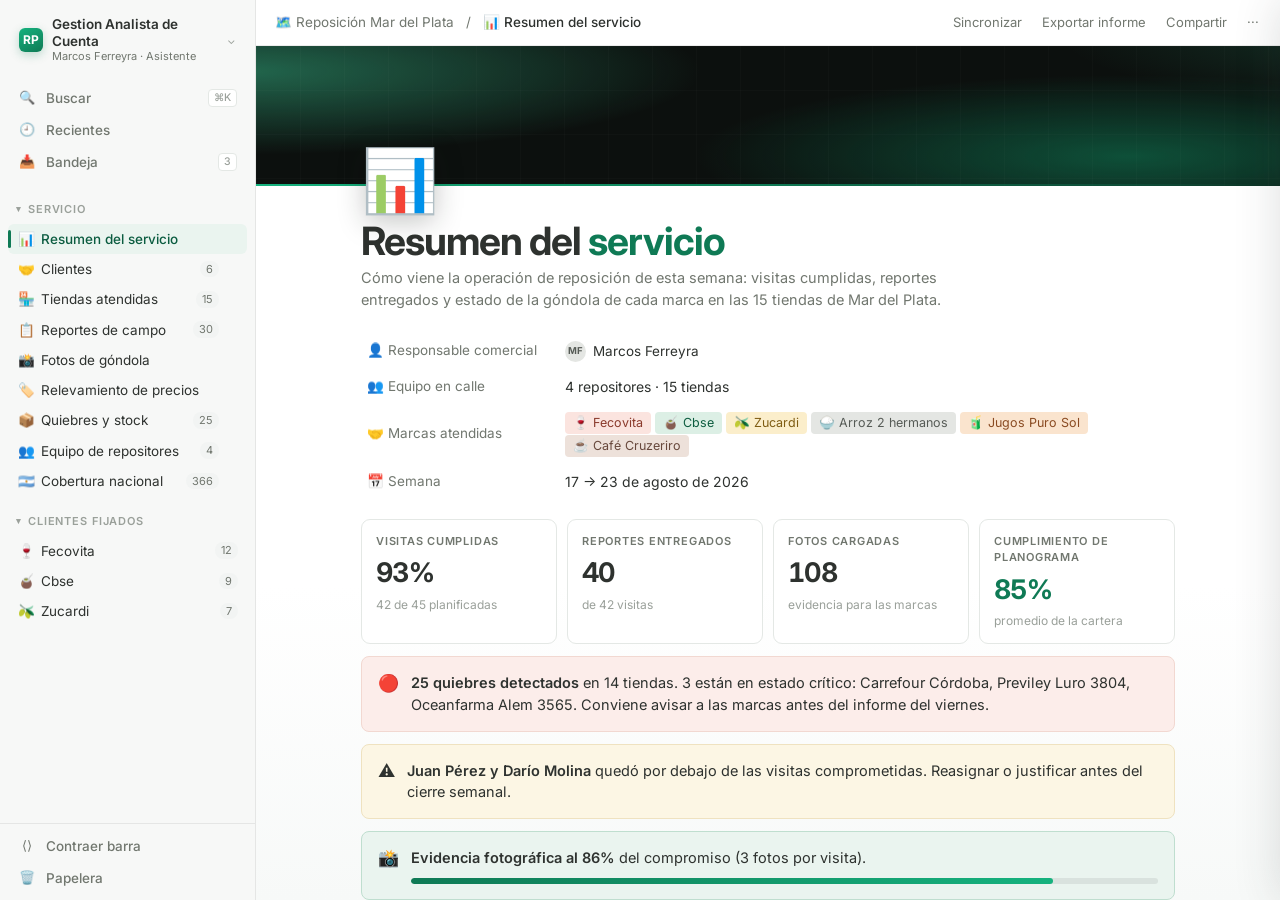
==== index.html @ 7565ac3f "Preparar deploy estatico en Vercel - Renombra la vista del analista a index.html - Agrega vercel.jso" ====
<!DOCTYPE html>
<html lang="es-AR">
<head>
<meta charset="utf-8">
<meta name="viewport" content="width=device-width, initial-scale=1">
<meta name="color-scheme" content="light">
<title>Servicio de reposición — Mar del Plata</title>
<link rel="preconnect" href="https://fonts.googleapis.com">
<link rel="preconnect" href="https://fonts.gstatic.com" crossorigin>
<link href="https://fonts.googleapis.com/css2?family=Inter:wght@400;500;600;700&display=swap" rel="stylesheet">
<style>
:root{
  --bg:#FFFFFF; --side:#F7F8F7; --wash:#F7F9F8; --surface-2:#F2F4F3;
  --text:#2E322F; --muted:#71776F; --light:#9AA09A;
  --line:rgba(46,50,47,.09); --border:#E4E8E5;
  --hover:rgba(15,122,85,.06); --hover-2:rgba(46,50,47,.055);
  --brand:#0F7A55; --brand-600:#12946A; --brand-bright:#16B27E;
  --brand-tint:#EAF4EF; --brand-line:#BFDECF;
  --c-red:#FBE4DF;--c-red-t:#8A3A2C; --c-orange:#FAE4CE;--c-orange-t:#8A4B22;
  --c-yellow:#FBEECB;--c-yellow-t:#7E5C12; --c-green:#DCEFE5;--c-green-t:#0C5C3F;
  --c-blue:#D6E6EE;--c-blue-t:#22546B; --c-purple:#E7DFEE;--c-purple-t:#503A63;
  --c-brown:#EDE1DA;--c-brown-t:#67483C; --c-gray:#E4E6E3;--c-gray-t:#565B56;
  --t-red:#B8503F; --t-green:#0F7A55;
  --font:'Inter',ui-sans-serif,-apple-system,"Segoe UI",Helvetica,Arial,sans-serif;
  --ease:cubic-bezier(.2,.7,.3,1);
}
*{box-sizing:border-box}
html,body{margin:0;padding:0;height:100%}
body{font-family:var(--font);color:var(--text);background:var(--bg);font-size:14px;line-height:1.5;-webkit-font-smoothing:antialiased}
button{font:inherit;color:inherit;background:none;border:none;padding:0;cursor:pointer;text-align:left}
input{font:inherit}
:focus-visible{outline:2px solid var(--brand-600);outline-offset:1px;border-radius:4px}
::selection{background:rgba(22,178,126,.22)}
::-webkit-scrollbar{width:10px;height:10px}
::-webkit-scrollbar-thumb{background:rgba(46,50,47,.18);border-radius:8px;border:3px solid transparent;background-clip:content-box}
::-webkit-scrollbar-thumb:hover{background:rgba(46,50,47,.3);background-clip:content-box}
.app{display:flex;height:100vh;overflow:hidden}

/* ===== SIDEBAR ===== */
.sidebar{width:256px;flex:0 0 256px;background:var(--side);border-right:1px solid var(--line);
  display:flex;flex-direction:column;overflow:hidden;transition:width .24s var(--ease),flex-basis .24s var(--ease)}
.sidebar.slim{width:60px;flex-basis:60px}
.sidebar.slim .hide-slim{display:none}
.sidebar.slim .tnode,.sidebar.slim .sitem{justify-content:center;padding-left:0;padding-right:0}
.sbody{flex:1;overflow-y:auto;padding-bottom:8px}
.ws{display:flex;align-items:center;gap:9px;padding:10px 11px;margin:6px 8px 2px;border-radius:6px;width:calc(100% - 16px);transition:background .15s}
.ws:hover{background:var(--hover-2)}
.ws .av{width:24px;height:24px;border-radius:6px;flex:0 0 24px;display:flex;align-items:center;justify-content:center;
  font-size:12px;font-weight:700;color:#fff;background:linear-gradient(150deg,var(--brand-bright),var(--brand));
  box-shadow:0 3px 10px rgba(15,122,85,.25)}
.ws .nm{font-size:13.5px;font-weight:600;line-height:1.25;min-width:0;overflow:hidden}
.ws .nm small{display:block;font-size:11px;font-weight:400;color:var(--muted);white-space:nowrap;text-overflow:ellipsis;overflow:hidden}
.ws .cv{margin-left:auto;color:var(--light);font-size:11px}
.snav{padding:6px 8px}
.sitem{display:flex;align-items:center;gap:10px;width:100%;padding:6px 10px;border-radius:6px;
  font-size:13.5px;color:var(--muted);font-weight:500;transition:background .14s,color .14s,transform .14s var(--ease)}
.sitem:hover{background:var(--hover);color:var(--brand);transform:translateX(2px)}
.sitem .ic{width:18px;text-align:center;font-size:13px;flex:0 0 18px}
.sitem .kbd{margin-left:auto;font-size:10.5px;color:var(--light);border:1px solid var(--border);border-radius:4px;padding:0 5px;background:#fff}
.gsec{display:flex;align-items:center;width:100%;padding:15px 16px 5px;font-size:11px;font-weight:600;
  color:var(--light);letter-spacing:.08em;text-transform:uppercase}
.gsec .cv{margin-right:6px;font-size:9px;transition:transform .18s var(--ease);display:inline-block}
.gsec.closed .cv{transform:rotate(-90deg)}
.gsec .plus{margin-left:auto;opacity:0;font-size:13px;transition:opacity .14s}
.gsec:hover .plus{opacity:.7}
.group{overflow:hidden;transition:height .22s var(--ease)}
.tree{padding:0 8px}
.tnode{display:flex;align-items:center;gap:6px;width:100%;padding:5px 9px;border-radius:6px;
  font-size:13.5px;color:var(--text);position:relative;transition:background .14s,color .14s}
.tnode:hover{background:var(--hover-2)}
.tnode.on{background:var(--brand-tint);color:#0B5C40;font-weight:500}
.tnode.on::before{content:"";position:absolute;left:0;top:6px;bottom:6px;width:2.5px;border-radius:2px;background:var(--brand)}
.tnode .ti{width:18px;text-align:center;flex:0 0 18px}
.tnode .tt{overflow:hidden;text-overflow:ellipsis;white-space:nowrap;flex:1}
.tnode .bdg{font-size:11px;color:var(--muted);background:var(--surface-2);border-radius:8px;padding:0 6px}
.tnode.on .bdg{background:#fff;color:var(--brand)}
.tnode .plus{color:var(--light);opacity:0;font-size:13px;transition:opacity .14s}
.tnode:hover .plus{opacity:1}
.sfoot{border-top:1px solid var(--line);padding:6px 8px}

/* ===== MAIN ===== */
.main{flex:1;display:flex;flex-direction:column;min-width:0;overflow:hidden}
.topbar{height:46px;display:flex;align-items:center;gap:6px;padding:0 12px;flex:0 0 46px;
  border-bottom:1px solid var(--line);background:rgba(255,255,255,.86);backdrop-filter:blur(10px);z-index:5}
.crumb{display:flex;align-items:center;gap:5px;font-size:13.5px;color:var(--muted);min-width:0}
.crumb b{font-weight:500;color:var(--text)}
.crumb .cb{padding:3px 7px;border-radius:5px;white-space:nowrap;transition:background .14s}
.crumb .cb:hover{background:var(--hover)}
.tools{margin-left:auto;display:flex;align-items:center;gap:2px;color:var(--muted);font-size:13px}
.tbtn{padding:5px 9px;border-radius:5px;transition:background .14s,color .14s}
.tbtn:hover{background:var(--hover);color:var(--brand)}
.scroll{overflow-y:auto;flex:1;background:linear-gradient(180deg,#fff 0 60vh,var(--wash) 100%)}
.page{max-width:930px;margin:0 auto;padding:0 58px 120px}
.cover{height:140px;position:relative;overflow:hidden;background:#0C100E}
.cover .g{position:absolute;inset:-30%;animation:drift 24s ease-in-out infinite alternate;
  background:radial-gradient(45% 60% at 18% 30%,rgba(63,220,163,.42),transparent 62%),
             radial-gradient(40% 55% at 72% 68%,rgba(15,122,85,.6),transparent 66%),
             radial-gradient(35% 50% at 92% 12%,rgba(63,220,163,.2),transparent 70%)}
@keyframes drift{0%{transform:translate3d(0,0,0) scale(1)}100%{transform:translate3d(-4%,3%,0) scale(1.1)}}
.cover .grid{position:absolute;inset:0;opacity:.3;background-size:44px 44px;
  background-image:linear-gradient(rgba(255,255,255,.06) 1px,transparent 1px),linear-gradient(90deg,rgba(255,255,255,.06) 1px,transparent 1px)}
.cover .edge{position:absolute;left:0;right:0;bottom:0;height:2px;background:linear-gradient(90deg,var(--brand-bright),var(--brand),transparent)}
.picon{font-size:62px;line-height:1;margin-top:-42px;display:inline-block;position:relative;
  filter:drop-shadow(0 6px 14px rgba(12,16,14,.24));animation:pop .5s var(--ease) both}
@keyframes pop{0%{transform:scale(.7) translateY(10px);opacity:0}100%{transform:none;opacity:1}}
h1.title{font-size:39px;font-weight:700;letter-spacing:-.025em;margin:8px 0 4px;line-height:1.14}
h1.title .accent{color:var(--brand)}
.lead{color:var(--muted);font-size:14.5px;margin:0 0 20px;max-width:66ch}
h2.h{font-size:22px;font-weight:600;letter-spacing:-.015em;margin:28px 0 6px;display:flex;align-items:center;gap:9px}
h2.h::before{content:"";width:3px;height:16px;border-radius:2px;background:var(--brand)}
h3.h3{font-size:17px;font-weight:600;margin:22px 0 4px}
.p{margin:2px 0;font-size:14.5px}
hr.div{border:none;border-top:1px solid var(--line);margin:24px 0}
.fadein{animation:fadeUp .32s var(--ease) both}
@keyframes fadeUp{from{opacity:0;transform:translateY(8px)}to{opacity:1;transform:none}}
.stagger > *{animation:fadeUp .34s var(--ease) both}

.props{margin:0 0 20px}
.prow{display:flex;gap:6px;padding:3px 0;font-size:14px}
.pkey{width:190px;flex:0 0 190px;display:flex;align-items:center;gap:7px;color:var(--muted);padding:4px 6px;border-radius:5px;font-size:13.5px}
.pkey:hover{background:var(--hover-2)}
.pval{padding:4px 8px;border-radius:5px;flex:1;min-width:0}
.pval:hover{background:var(--hover)}
.callout{display:flex;gap:12px;background:var(--wash);border:1px solid var(--border);border-radius:8px;
  padding:15px 16px;margin:12px 0;font-size:14.5px;transition:border-color .18s,box-shadow .18s,transform .18s var(--ease)}
.callout:hover{border-color:var(--brand-line);box-shadow:0 3px 14px rgba(46,50,47,.05);transform:translateY(-1px)}
.callout .ce{font-size:17px;flex:0 0 auto;line-height:1.35}
.callout.brand{background:var(--brand-tint);border-color:var(--brand-line)}
.callout.warn{background:#FCF6E4;border-color:#EFE2C0}
.callout.red{background:#FCEDEA;border-color:#F2D8D1}
.callout b{font-weight:600}
.meter{display:block;margin-top:9px;height:6px;border-radius:6px;background:rgba(46,50,47,.09);overflow:hidden}
.meter i{display:block;height:100%;width:0;border-radius:6px;background:linear-gradient(90deg,var(--brand),var(--brand-bright));transition:width 1.1s var(--ease)}
.count{font-variant-numeric:tabular-nums}

.pill{display:inline-flex;align-items:center;gap:5px;border-radius:4px;padding:2px 8px;font-size:12.5px;
  line-height:18px;white-space:nowrap;background:var(--c-gray);color:var(--c-gray-t)}
.pill.red{background:var(--c-red);color:var(--c-red-t)}
.pill.orange{background:var(--c-orange);color:var(--c-orange-t)}
.pill.yellow{background:var(--c-yellow);color:var(--c-yellow-t)}
.pill.green{background:var(--c-green);color:var(--c-green-t)}
.pill.blue{background:var(--c-blue);color:var(--c-blue-t)}
.pill.purple{background:var(--c-purple);color:var(--c-purple-t)}
.pill.brown{background:var(--c-brown);color:var(--c-brown-t)}
.pill.brand{background:var(--brand-tint);color:var(--brand);box-shadow:inset 0 0 0 1px var(--brand-line)}
.pill.ghost{background:transparent;color:var(--muted);box-shadow:inset 0 0 0 1px var(--border)}
.person{display:inline-flex;align-items:center;gap:7px;font-size:13.5px}
.person .av{width:21px;height:21px;border-radius:50%;font-size:9.5px;font-weight:700;display:flex;
  align-items:center;justify-content:center;background:var(--c-gray);color:var(--c-gray-t)}
.person .av.g{background:var(--brand-tint);color:var(--brand);box-shadow:inset 0 0 0 1px var(--brand-line)}

.dbhead{display:flex;align-items:center;gap:16px;border-bottom:1px solid var(--line);margin-top:10px;position:relative}
.vtab{padding:8px 3px 9px;font-size:14px;color:var(--muted);font-weight:500;transition:color .16s}
.vtab:hover{color:var(--text)}
.vtab[aria-selected="true"]{color:var(--brand)}
.vind{position:absolute;bottom:-1px;height:2px;background:var(--brand);border-radius:2px;transition:left .28s var(--ease),width .28s var(--ease)}
.dbtools{margin-left:auto;display:flex;align-items:center;gap:3px;color:var(--muted);font-size:13px}
.dbtools .new{background:var(--brand);color:#fff;border-radius:6px;padding:5px 12px;font-size:13.5px;font-weight:500;
  transition:background .16s,transform .16s var(--ease),box-shadow .16s}
.dbtools .new:hover{background:var(--brand-600);transform:translateY(-1px);box-shadow:0 4px 12px rgba(15,122,85,.24)}
table{width:100%;border-collapse:collapse}
thead th{font-size:12.5px;color:var(--muted);font-weight:400;text-align:left;padding:8px;
  border-bottom:1px solid var(--line);border-right:1px solid var(--line);white-space:nowrap}
thead th:last-child{border-right:none}
thead th .ph{color:var(--light);font-size:11px;margin-right:5px}
tbody td{padding:8px;border-bottom:1px solid var(--line);border-right:1px solid var(--line);font-size:14px;vertical-align:middle}
tbody td:last-child{border-right:none}
tbody tr.clickable{cursor:pointer;transition:background .14s}
tbody tr.clickable:hover{background:var(--hover)}
tbody tr.clickable td:first-child{position:relative}
tbody tr.clickable td:first-child::before{content:"";position:absolute;left:0;top:0;bottom:0;width:2px;background:var(--brand);
  transform:scaleY(0);transition:transform .18s var(--ease)}
tbody tr.clickable:hover td:first-child::before{transform:scaleY(1)}
td.tt .row-title{display:flex;align-items:center;gap:8px}
td.tt .open{margin-left:auto;opacity:0;font-size:11px;color:var(--brand);border:1px solid var(--brand-line);
  border-radius:5px;padding:1px 8px;background:var(--brand-tint);transform:translateX(4px);transition:opacity .16s,transform .16s var(--ease)}
tbody tr:hover td.tt .open{opacity:1;transform:none}
.num{font-variant-numeric:tabular-nums}
.neg{color:var(--t-red)}.pos{color:var(--t-green)}
.addrow{padding:8px;color:var(--muted);font-size:14px;border-bottom:1px solid var(--line);width:100%;transition:background .14s,color .14s}
.addrow:hover{background:var(--hover);color:var(--brand)}
.dbfoot{padding:9px 8px;font-size:11.5px;color:var(--light);letter-spacing:.04em;text-transform:uppercase}

.board{display:grid;grid-template-columns:repeat(3,1fr);gap:12px;padding:16px 0 6px}
.bcolwrap{background:var(--wash);border:1px solid var(--border);border-radius:9px;padding:11px}
.bcol h4{margin:0 0 9px;font-size:14px;font-weight:600;display:flex;align-items:center;gap:8px}
.bcol h4 .cnt{color:var(--light);font-weight:400;font-size:13px}
.bcard{background:#fff;border:1px solid var(--border);border-radius:7px;padding:10px 11px;margin-bottom:8px;width:100%;
  box-shadow:0 1px 2px rgba(46,50,47,.04);transition:transform .18s var(--ease),box-shadow .18s,border-color .18s}
.bcard:hover{transform:translateY(-2px);box-shadow:0 6px 18px rgba(46,50,47,.09);border-color:var(--brand-line)}
.bcard .t{font-size:14px;font-weight:500;margin-bottom:7px;display:flex;gap:7px;line-height:1.3}
.bcard .m{font-size:12.5px;color:var(--muted);margin-top:7px}
.gal{display:grid;grid-template-columns:repeat(3,1fr);gap:14px;padding:16px 0 6px}
.gcard{border:1px solid var(--border);border-radius:9px;overflow:hidden;background:#fff;width:100%;
  box-shadow:0 1px 2px rgba(46,50,47,.04);transition:transform .2s var(--ease),box-shadow .2s,border-color .2s}
.gcard:hover{transform:translateY(-3px);box-shadow:0 10px 26px rgba(46,50,47,.1);border-color:var(--brand-line)}
.gcard .cv{background:var(--surface-2);display:block;overflow:hidden;position:relative}
.gcard .cv img{display:block;width:100%;height:132px;object-fit:cover;transition:transform .35s var(--ease)}
.gcard:hover .cv img{transform:scale(1.04)}
.gcard svg{display:block;width:100%;height:auto;transition:transform .35s var(--ease)}
.gcard:hover svg{transform:scale(1.03)}
.gcard .b{padding:10px 11px}
.gcard .b .t{font-size:14px;font-weight:500;margin-bottom:6px;line-height:1.3;display:block}
.gcard .b .m{font-size:12.5px;color:var(--muted);margin-top:6px;display:block}
.tagreal{position:absolute;left:8px;top:8px;background:rgba(12,16,14,.78);color:#fff;font-size:10px;
  padding:2px 7px;border-radius:4px;backdrop-filter:blur(4px)}
.pg rect.b{transform-box:fill-box;transform-origin:bottom;animation:grow .5s var(--ease) both}
@keyframes grow{from{transform:scaleY(0)}to{transform:scaleY(1)}}
.pg rect.hole{animation:breathe 2.6s ease-in-out infinite}
@keyframes breathe{0%,100%{opacity:.55}50%{opacity:1}}

.rep{display:flex;gap:12px;padding:12px 8px;border-bottom:1px solid var(--line);border-radius:6px;transition:background .14s}
.rep:hover{background:var(--hover)}
.rep .av{width:27px;height:27px;border-radius:50%;background:var(--brand-tint);color:var(--brand);font-size:10.5px;
  font-weight:700;display:flex;align-items:center;justify-content:center;flex:0 0 27px;margin-top:1px;box-shadow:inset 0 0 0 1px var(--brand-line)}
.rep .h{display:flex;align-items:center;gap:8px;flex-wrap:wrap;margin-bottom:2px}
.rep .h .who{font-size:13.5px;font-weight:600}
.rep .h .when{font-size:12px;color:var(--light)}
.rep p{margin:2px 0 0;font-size:14px}
.rep .st{font-size:13px;color:var(--muted);margin-top:5px}
.rep .st a{color:var(--brand);text-decoration:none;border-bottom:1px solid var(--brand-line);cursor:pointer}

.heat{width:100%;border-collapse:separate;border-spacing:2px}
.heat th{font-size:11px;color:var(--muted);font-weight:500;padding:4px;text-align:center;border:none}
.heat th.l{text-align:left;font-size:12.5px;color:var(--text);width:190px}
.heat td{padding:0;border:none}
.heat .cell{height:30px;border-radius:4px;display:flex;align-items:center;justify-content:center;
  font-size:11.5px;font-weight:600;color:#fff;transition:transform .14s var(--ease)}
.heat .cell:hover{transform:scale(1.09)}
.heat .cell.na{background:var(--surface-2);color:var(--light);font-weight:400}

.prov{display:grid;grid-template-columns:170px 1fr 54px 60px;gap:10px;align-items:center;padding:5px 0;font-size:13.5px}
.prov .bn{overflow:hidden;text-overflow:ellipsis;white-space:nowrap}
.prov .bt{height:9px;background:var(--surface-2);border-radius:3px;overflow:hidden}
.prov .bf{height:100%;width:0;border-radius:3px;background:var(--brand);transition:width .9s var(--ease)}
.prov .bf.mine{background:linear-gradient(90deg,var(--brand),var(--brand-bright))}
.prov .bv{text-align:right;font-variant-numeric:tabular-nums;font-weight:600}
.prov .bs{text-align:right;font-size:12px;color:var(--light)}
.prov.zero .bv{color:var(--light);font-weight:400}
.regh{display:flex;align-items:center;gap:9px;margin:20px 0 6px;font-size:12px;font-weight:600;
  letter-spacing:.07em;text-transform:uppercase;color:var(--light)}
.regh .n{margin-left:auto;letter-spacing:0;text-transform:none;font-weight:400;color:var(--muted)}
.kpis{display:grid;grid-template-columns:repeat(4,1fr);gap:10px;margin:14px 0 4px}
.kpi{background:#fff;border:1px solid var(--border);border-radius:9px;padding:13px 14px;transition:border-color .18s,box-shadow .18s}
.kpi:hover{border-color:var(--brand-line);box-shadow:0 4px 14px rgba(46,50,47,.06)}
.kpi .k{font-size:11px;letter-spacing:.07em;text-transform:uppercase;color:var(--muted);font-weight:600}
.kpi .v{font-size:27px;font-weight:700;letter-spacing:-.02em;margin-top:4px;font-variant-numeric:tabular-nums}
.kpi .m{font-size:12px;color:var(--light);margin-top:2px}

.ccard{display:flex;gap:13px;align-items:flex-start;background:#fff;border:1px solid var(--border);border-radius:10px;
  padding:14px;margin-bottom:9px;width:100%;transition:transform .18s var(--ease),box-shadow .18s,border-color .18s}
.ccard:hover{transform:translateY(-2px);box-shadow:0 7px 20px rgba(46,50,47,.08);border-color:var(--brand-line)}
.ccard .em{width:42px;height:42px;border-radius:12px;flex:0 0 42px;display:flex;align-items:center;justify-content:center;
  font-size:20px;background:var(--surface-2)}
.ccard .t{font-size:15.5px;font-weight:600}
.ccard .m{font-size:12.5px;color:var(--muted);margin-top:2px}
.ccard .r{margin-left:auto;text-align:right;flex:0 0 auto}
.ccard .r .big{font-size:21px;font-weight:700;font-variant-numeric:tabular-nums}
.ccard .r .lbl{font-size:11px;color:var(--light);letter-spacing:.05em;text-transform:uppercase}

.cfg{border:1px dashed var(--border);border-radius:10px;padding:16px;background:#fff;margin:14px 0}
.cfg .row{display:flex;gap:8px;flex-wrap:wrap;align-items:center;margin-top:10px}
.inp{border:1px solid var(--border);border-radius:7px;padding:8px 11px;font-size:13.5px;background:#fff;min-width:220px;flex:1}
.inp:focus{outline:none;border-color:var(--brand);box-shadow:0 0 0 3px rgba(15,122,85,.1)}
.btnb{background:var(--brand);color:#fff;border-radius:7px;padding:8px 14px;font-size:13.5px;font-weight:500;transition:background .16s,transform .16s var(--ease)}
.btnb:hover{background:var(--brand-600)} .btnb:active{transform:scale(.98)}
.btng{background:#fff;color:var(--text);border-radius:7px;padding:8px 14px;font-size:13.5px;box-shadow:inset 0 0 0 1px var(--border);transition:background .16s}
.btng:hover{background:var(--wash)}
code{font-family:ui-monospace,Menlo,Consolas,monospace;font-size:12.5px;background:var(--surface-2);padding:1.5px 6px;border-radius:4px;color:#4A5750}
.slots{display:grid;grid-template-columns:1fr 1fr 1fr;gap:10px;margin-top:10px}
.slot{border:1px solid var(--border);border-radius:9px;overflow:hidden;background:#fff;width:100%;text-align:left;
  transition:border-color .18s,box-shadow .18s,transform .18s var(--ease)}
.slot:hover{border-color:var(--brand-line);box-shadow:0 5px 16px rgba(46,50,47,.08);transform:translateY(-2px)}
.slot .im{height:112px;background:var(--surface-2);display:flex;align-items:center;justify-content:center;position:relative;overflow:hidden}
.slot .im img{width:100%;height:100%;object-fit:cover;display:block}
.slot .ph{color:var(--light);font-size:11.5px;text-align:center;padding:0 12px;line-height:1.5}
.slot .ph b{display:block;font-size:20px;color:var(--brand);margin-bottom:4px}
.slot .cap{padding:8px 10px;font-size:12px;color:var(--muted);border-top:1px solid var(--line)}
.slot .cap b{display:block;color:var(--text);font-size:12.5px;font-weight:500;margin-bottom:2px}

.lb{position:fixed;inset:0;background:rgba(12,16,14,.9);z-index:80;display:flex;align-items:center;justify-content:center;
  opacity:0;pointer-events:none;transition:opacity .22s;padding:32px}
.lb.on{opacity:1;pointer-events:auto}
.lb img{max-width:100%;max-height:100%;border-radius:8px;box-shadow:0 20px 60px rgba(0,0,0,.5)}
.lb .cl{position:absolute;top:18px;right:22px;color:#fff;font-size:22px;padding:8px}
.scrim{position:fixed;inset:0;background:rgba(12,16,14,.32);backdrop-filter:blur(2px);opacity:0;pointer-events:none;transition:opacity .2s;z-index:40}
.scrim.on{opacity:1;pointer-events:auto}
.peek{position:fixed;top:0;right:0;height:100%;width:min(700px,95vw);background:#fff;z-index:50;
  box-shadow:-1px 0 0 var(--border),-14px 0 44px rgba(46,50,47,.16);
  transform:translateX(102%);transition:transform .26s var(--ease);display:flex;flex-direction:column}
.peek.on{transform:none}
.peek .pk-top{height:46px;display:flex;align-items:center;gap:4px;padding:0 12px;flex:0 0 46px;border-bottom:1px solid var(--line);color:var(--muted);font-size:13px}
.peek .pk-body{overflow-y:auto;padding:24px 44px 90px}
.peek .pk-body > *{animation:fadeUp .34s var(--ease) both}
.peek h1{font-size:29px;font-weight:700;margin:8px 0 14px;letter-spacing:-.02em}
.peek .picon{font-size:42px;margin-top:0;filter:none}
.pal{position:fixed;inset:0;z-index:70;display:flex;align-items:flex-start;justify-content:center;padding-top:14vh;
  background:rgba(12,16,14,.3);backdrop-filter:blur(3px);opacity:0;pointer-events:none;transition:opacity .18s}
.pal.on{opacity:1;pointer-events:auto}
.palbox{width:min(560px,92vw);background:#fff;border-radius:12px;box-shadow:0 24px 60px rgba(46,50,47,.28);
  overflow:hidden;transform:translateY(-8px) scale(.985);transition:transform .2s var(--ease)}
.pal.on .palbox{transform:none}
.palbox input{width:100%;border:none;outline:none;padding:16px 18px;font-size:15.5px;border-bottom:1px solid var(--line)}
.palist{max-height:min(56vh,420px);overflow-y:auto;padding:6px}
.palrow{display:flex;align-items:center;gap:10px;padding:9px 12px;border-radius:7px;width:100%;font-size:14px}
.palrow.sel{background:var(--brand-tint)}
.palrow .i{width:20px;text-align:center}
.palrow .m{margin-left:auto;font-size:11.5px;color:var(--light)}
.palfoot{padding:8px 14px;border-top:1px solid var(--line);font-size:11.5px;color:var(--light);display:flex;gap:14px}
.toast{position:fixed;left:22px;bottom:22px;z-index:90;display:flex;align-items:center;gap:9px;background:#222824;
  color:#fff;padding:11px 15px;border-radius:9px;font-size:13.5px;box-shadow:0 12px 32px rgba(0,0,0,.24);
  opacity:0;transform:translateY(12px);pointer-events:none;transition:opacity .22s,transform .22s var(--ease)}
.toast.on{opacity:1;transform:none}
.toast .d{width:7px;height:7px;border-radius:50%;background:var(--brand-bright)}
.menu{display:none}
@media (max-width:1080px){
  .page{padding:0 30px 100px}.peek .pk-body{padding:22px 24px 70px}
  .gal,.board,.kpis{grid-template-columns:repeat(2,1fr)}.slots{grid-template-columns:1fr}
}
@media (max-width:820px){
  .sidebar{position:fixed;left:0;top:0;bottom:0;z-index:60;transform:translateX(-102%);transition:transform .24s var(--ease);box-shadow:14px 0 40px rgba(46,50,47,.2)}
  .sidebar.open{transform:none}.menu{display:block}
  .page{padding:0 16px 80px}h1.title{font-size:28px}
  .gal,.board,.kpis{grid-template-columns:1fr}.pkey{width:140px;flex-basis:140px}
  th.opt,td.opt{display:none}
}
@media (prefers-reduced-motion:reduce){*{animation:none!important;transition:none!important}}
</style>
</head>
<body>
<div class="app">
  <nav class="sidebar" id="sidebar">
    <div class="sbody">
      <button class="ws"><span class="av">RP</span>
        <span class="nm hide-slim">Gestion Analista de Cuenta<small>Marcos Ferreyra · Asistente</small></span>
        <span class="cv hide-slim">⌄</span></button>
      <div class="snav">
        <button class="sitem" id="btnPal"><span class="ic">🔍</span><span class="hide-slim">Buscar</span><span class="kbd hide-slim">⌘K</span></button>
        <button class="sitem" data-toast="Se abriría el historial"><span class="ic">🕘</span><span class="hide-slim">Recientes</span></button>
        <button class="sitem" data-toast="3 avisos nuevos"><span class="ic">📥</span><span class="hide-slim">Bandeja</span><span class="kbd hide-slim">3</span></button>
      </div>
      <button class="gsec" data-group="g1"><span class="cv">▾</span><span class="hide-slim">Servicio</span><span class="plus hide-slim">＋</span></button>
      <div class="group" id="g1"><div class="tree" id="nav1"></div></div>
      <button class="gsec" data-group="g2"><span class="cv">▾</span><span class="hide-slim">Clientes fijados</span><span class="plus hide-slim">＋</span></button>
      <div class="group" id="g2"><div class="tree" id="favs"></div></div>
    </div>
    <div class="sfoot">
      <button class="sitem" id="btnSlim"><span class="ic">⟨⟩</span><span class="hide-slim">Contraer barra</span></button>
      <button class="sitem" data-toast="Papelera vacía"><span class="ic">🗑️</span><span class="hide-slim">Papelera</span></button>
    </div>
  </nav>

  <div class="main">
    <div class="topbar">
      <button class="tbtn menu" id="menuBtn">☰</button>
      <div class="crumb"><button class="cb">🗺️ Reposición Mar del Plata</button><span>/</span><button class="cb"><b id="crumbNow"></b></button></div>
      <div class="tools">
        <button class="tbtn" id="tSync">Sincronizar</button>
        <button class="tbtn" data-toast="Se generaría el PDF del informe">Exportar informe</button>
        <button class="tbtn" data-toast="Enlace copiado">Compartir</button>
        <button class="tbtn" data-toast="Más opciones">···</button>
      </div>
    </div>
    <div class="scroll" id="scroll">
      <div class="cover"><span class="g"></span><span class="grid"></span><span class="edge"></span></div>
      <div class="page" id="page"></div>
    </div>
  </div>
</div>

<div class="scrim" id="scrim"></div>
<aside class="peek" id="peek" aria-hidden="true">
  <div class="pk-top"><button class="tbtn" id="peekClose">✕</button>
    <button class="tbtn" data-toast="Se abriría como página completa">↗ Abrir como página</button>
    <div style="margin-left:auto;display:flex;gap:2px"><button class="tbtn" data-toast="Enlace copiado">Compartir</button><button class="tbtn">💬</button><button class="tbtn">···</button></div>
  </div>
  <div class="pk-body" id="peekBody"></div>
</aside>
<div class="pal" id="pal"><div class="palbox">
  <input id="palInput" placeholder="Buscar páginas, clientes, tiendas o acciones…" autocomplete="off">
  <div class="palist" id="palist"></div>
  <div class="palfoot"><span>↑↓ moverse</span><span>↵ abrir</span><span>esc cerrar</span></div>
</div></div>
<div class="lb" id="lb"><button class="cl" id="lbClose">✕</button><img id="lbImg" alt=""></div>
<div class="toast" id="toast"><span class="d"></span><span id="toastTxt"></span></div>
<input type="file" id="filePick" accept="image/*" multiple hidden>

<script>
/* ==================== DATOS ==================== */
const CLIENTES = [
  {n:'Fecovita',        e:'🍷', cat:'Bodega',       col:'red',    plan:'Full',      cols:['#8E4557','#B06B7C','#6B2F3E'],
   skus:[{c:'TR-M1',n:'Malbec 1 L',sug:5200},{c:'TR-C1',n:'Cabernet 1 L',sug:5400},{c:'TR-T1',n:'Tetra 1 L',sug:3900}]},
  {n:'Cbse',     e:'🧉', cat:'Yerba mate',   col:'green',  plan:'Full',      cols:['#2F7F63','#5FA98A','#1F6B50'],
   skus:[{c:'AM-05',n:'Amanda 500 g',sug:4300},{c:'AM-10',n:'Amanda 1 kg',sug:7800},{c:'AM-DE',n:'Despalada 1 kg',sug:8600}]},
  {n:'Zucardi',    e:'🫒', cat:'Almacén',      col:'yellow', plan:'Estándar',  cols:['#CBAE6B','#A98F4E','#8C7638'],
   skus:[{c:'NT-G9',n:'Girasol 900 ml',sug:3600},{c:'NT-M15',n:'Mezcla 1,5 L',sug:6100},{c:'NT-O5',n:'Oliva 500 ml',sug:14200}]},
  {n:'Arroz 2 hermanos',      e:'🍚', cat:'Almacén',      col:'gray',   plan:'Estándar',  cols:['#8A9A92','#B0BDB6','#6E7C75'],
   skus:[{c:'GL-O1',n:'Oro 1 kg',sug:3100},{c:'GL-I1',n:'Integral 1 kg',sug:3400},{c:'GL-P5',n:'Parboil 500 g',sug:1900}]},
  {n:'Jugos Puro Sol',     e:'🧃', cat:'Bebidas',      col:'orange', plan:'Básico',    cols:['#D08770','#B5705B','#9A5B47'],
   skus:[{c:'BG-N1',n:'Naranja 1 L',sug:2400},{c:'BG-M1',n:'Manzana 1 L',sug:2400},{c:'BG-MF',n:'Multifruta 200 ml',sug:900}]},
  {n:'Café Cruzeriro ', e:'☕', cat:'Desayuno',     col:'brown',  plan:'Estándar',  cols:['#7A5642','#9E7259','#5C3F30'],
   skus:[{c:'LV-M2',n:'Molido 250 g',sug:6900},{c:'LV-I1',n:'Instantáneo 170 g',sug:9400},{c:'LV-CP',n:'Cápsulas x10',sug:7200}]},
];
const STORES = [
  {n:'Carrefour Catamarca',      cad:'Carrefour', col:'blue',   z:'Centro',          f:'Supermercado', ic:'🛒'},
  {n:'Carrefour Córdoba',        cad:'Carrefour', col:'blue',   z:'Centro',          f:'Supermercado', ic:'🛒'},
  {n:'Vea Luro',                 cad:'Vea',       col:'yellow', z:'Centro',          f:'Supermercado', ic:'🛒'},
  {n:'Vea Edison',               cad:'Vea',       col:'yellow', z:'Puerto',          f:'Supermercado', ic:'🛒'},
  {n:'Disco San Luis',           cad:'Disco',     col:'red',    z:'Centro',          f:'Supermercado', ic:'🛒'},
  {n:'Disco Rawson',             cad:'Disco',     col:'red',    z:'Plaza Mitre',     f:'Supermercado', ic:'🛒'},
  {n:'Disco J. B. Justo',        cad:'Disco',     col:'red',    z:'San Juan',        f:'Supermercado', ic:'🛒'},
  {n:'Riadigos Rivadavia 3050',  cad:'Riadigos',  col:'green',  z:'Rivadavia 3050',  f:'Autoservicio', ic:'🛒'},
  {n:'Riadigos Alvarado 1',      cad:'Riadigos',  col:'green',  z:'Alvarado 1',      f:'Autoservicio', ic:'🛒'},
  {n:'Previley Luro 3804',       cad:'Previley',  col:'purple', z:'Luro 3804',       f:'Farmacia',     ic:'💊'},
  {n:'Previley San Martín 5521', cad:'Previley',  col:'purple', z:'San Martín 5521', f:'Farmacia',     ic:'💊'},
  {n:'Pharmagap Rivadavia 3201', cad:'Farmacias', col:'brown',  z:'Rivadavia 3201',  f:'Farmacia',     ic:'💊'},
  {n:'Pharmadiet Güemes y San.', cad:'Farmacias', col:'brown',  z:'Güemes y San.',   f:'Farmacia',     ic:'💊'},
  {n:'Oceanfarma Alem 3565',     cad:'Farmacias', col:'brown',  z:'Alem 3565',       f:'Farmacia',     ic:'💊'},
  {n:'López Peña 2535',          cad:'Farmacias', col:'brown',  z:'López Peña 2535', f:'Farmacia',     ic:'💊'},
];
const EQUIPO = [
  {n:'Juan Pérez',      ini:'JP', zona:'Centro y Puerto',       tiendas:6, plan:18, hechas:17, rep:16, fotos:44},
  {n:'Silvina Acuña',   ini:'SA', zona:'Güemes y Los Troncos',  tiendas:4, plan:12, hechas:12, rep:12, fotos:31},
  {n:'Darío Molina',    ini:'DM', zona:'Sur y Peralta Ramos',   tiendas:3, plan:9,  hechas:7,  rep:6,  fotos:15},
  {n:'Noelia Ferrari',  ini:'NF', zona:'Zona norte',            tiendas:2, plan:6,  hechas:6,  rep:6,  fotos:18},
];
function hash(s){let h=2166136261;for(let i=0;i<s.length;i++){h^=s.charCodeAt(i);h=Math.imul(h,16777619)}return h>>>0}
function rng(seed){let s=seed>>>0;return()=>{s=(Math.imul(s,1664525)+1013904223)>>>0;return s/4294967296}}
const slug = s=>s.toLowerCase().normalize('NFD').replace(/[\u0300-\u036f]/g,'').replace(/[^a-z0-9]+/g,'-').replace(/^-|-$/g,'');
const HOY = new Date(2026,7,23);
const MES = ['ene','feb','mar','abr','may','jun','jul','ago','sep','oct','nov','dic'];
const fLarga = d=>`${d.getDate()} de ${['enero','febrero','marzo','abril','mayo','junio','julio','agosto','septiembre','octubre','noviembre','diciembre'][d.getMonth()]}`;
const fCorta = d=>`${String(d.getDate()).padStart(2,'0')} ${MES[d.getMonth()]}`;
const money = v=>'$ '+Math.round(v).toLocaleString('es-AR');

/* cada tienda atiende a un subconjunto de clientes */
const data = STORES.map((s,idx)=>{
  const r = rng(hash(s.n));
  const cant = 2+Math.floor(r()*4);
  const start = Math.floor(r()*CLIENTES.length);
  const marcas = Array.from({length:cant},(_,k)=>{
    const cl = CLIENTES[(start+k)%CLIENTES.length];
    const items = cl.skus.map(sk=>{
      let stock = Math.floor(r()*18);
      if(r()<0.13) stock = 0;
      const face = stock===0?0:Math.max(1,Math.min(4,Math.round(r()*4)));
      const precio = Math.round(sk.sug*(0.94+r()*0.16)/50)*50;
      return {...sk, col:cl.cols[cl.skus.indexOf(sk)%cl.cols.length], stock, face, precio,
        oferta:r()<0.14&&stock>0, dev:(precio/sk.sug-1)*100};
    });
    const quiebres = items.filter(i=>i.stock===0).length;
    const cumpl = Math.max(45, Math.min(100, Math.round(100 - quiebres*14 - r()*16)));
    return {cl, items, quiebres, cumpl};
  });
  const quiebres = marcas.reduce((a,m)=>a+m.quiebres,0);
  const cumpl = Math.round(marcas.reduce((a,m)=>a+m.cumpl,0)/marcas.length);
  const devProm = marcas.flatMap(m=>m.items).reduce((a,b,_,arr)=>a+b.dev/arr.length,0);
  const dias = 1+Math.floor(r()*11);
  const last = new Date(HOY); last.setDate(HOY.getDate()-dias);
  const next = new Date(HOY); next.setDate(HOY.getDate()+1+Math.floor(r()*6));
  const st = quiebres>=3?'crit':(quiebres>=1||cumpl<75?'warn':'ok');
  const rep = EQUIPO[Math.floor(r()*EQUIPO.length)];
  return {...s, id:'s'+idx, slug:slug(s.n), marcas, quiebres, cumpl, devProm, last, next, dias, st, rep,
    hora:(9+Math.floor(r()*9))+':'+String(Math.floor(r()*60)).padStart(2,'0'),
    frecuencia:['2 visitas por semana','3 visitas por semana','1 visita por semana'][Math.floor(r()*3)]};
});
const ESTADO = {ok:{t:'Al día',c:'green'}, warn:{t:'Requiere atención',c:'yellow'}, crit:{t:'Crítica',c:'red'}};

/* resumen por cliente */
const clientes = CLIENTES.map(cl=>{
  const filas = data.map(s=>({s, m:s.marcas.find(m=>m.cl.n===cl.n)})).filter(x=>x.m);
  const quiebres = filas.reduce((a,x)=>a+x.m.quiebres,0);
  const cumpl = filas.length?Math.round(filas.reduce((a,x)=>a+x.m.cumpl,0)/filas.length):0;
  const skusTot = filas.length*cl.skus.length;
  const r = rng(hash(cl.n+'sla'));
  return {...cl, slug:slug(cl.n), filas, quiebres, cumpl, skusTot,
    visitas:filas.length*2, reportes:filas.length*2-Math.floor(r()*2),
    fotos:filas.length*3-Math.floor(r()*4), alta:new Date(2025,Math.floor(r()*12),1+Math.floor(r()*27))};
});

/* reportes de campo */
const PLANT = [
  {t:'Quiebre', c:'red', p:(s,m)=>`Faltante de ${m.items.find(i=>i.stock===0)?.n||'un SKU'} de ${m.cl.n}. El encargado dice que hay pedido pendiente de recepción. Dejé la cenefa puesta para no perder el espacio.`},
  {t:'Precio', c:'orange', p:(s,m)=>`El cartel de góndola de ${m.cl.n} no coincide con la lista vigente. Saqué foto de la etiqueta y avisé en caja.`},
  {t:'Planograma', c:'blue', p:(s,m)=>`${m.cl.n} perdió dos frentes contra el planograma. Recuperé uno acomodando desde el depósito.`},
  {t:'Material POP', c:'purple', p:(s,m)=>`No queda cenefa ni stopper de ${m.cl.n}. Hay que mandar material para la próxima visita.`},
  {t:'Sin novedad', c:'green', p:(s,m)=>`Góndola de ${m.cl.n} repuesta y frenteada. Sin faltantes al cierre de la visita.`},
];
const feed = [];
data.forEach(s=>{
  const r = rng(hash(s.n+'rep'));
  s.marcas.slice(0,2).forEach((m,i)=>{
    let tpl;
    if(m.quiebres>0) tpl = PLANT[0];
    else if(m.cumpl<75) tpl = PLANT[2];
    else tpl = PLANT[Math.floor(r()*PLANT.length)];
    const d = new Date(s.last); d.setDate(d.getDate()-i*2);
    feed.push({store:s, cli:m.cl, tipo:tpl.t, col:tpl.c, texto:tpl.p(s,m), fecha:d, hora:s.hora, rep:s.rep});
  });
});
feed.sort((a,b)=>b.fecha-a.fecha);

/* cobertura nacional del servicio */
const PROVS = [
  ['Centro y Cuyo', [['Buenos Aires',128,'BA'],['Ciudad de Buenos Aires',64],['Córdoba',41],['Santa Fe',33],['Entre Ríos',11],['Mendoza',21],['San Juan',4],['San Luis',3],['La Pampa',2]]],
  ['Norte',         [['Tucumán',12],['Salta',9],['Chaco',5],['Corrientes',5],['Misiones',4],['Santiago del Estero',3],['Jujuy',3],['Catamarca',1],['La Rioja',1],['Formosa',1]]],
  ['Patagonia',     [['Neuquén',7],['Río Negro',6],['Chubut',2],['Santa Cruz',0],['Tierra del Fuego',0]]],
];
const totalNac = PROVS.flatMap(r=>r[1]).reduce((a,p)=>a+p[1],0);
const maxProv = Math.max(...PROVS.flatMap(r=>r[1]).map(p=>p[1]));
const conCob = PROVS.flatMap(r=>r[1]).filter(p=>p[1]>0).length;
const totalProv = PROVS.flatMap(r=>r[1]).length;

/* ==================== HELPERS ==================== */
const $ = q=>document.querySelector(q);
const esc = s=>String(s).replace(/[&<>"]/g,c=>({'&':'&amp;','<':'&lt;','>':'&gt;','"':'&quot;'}[c]));
const totQuiebres = data.reduce((a,s)=>a+s.quiebres,0);
const cumplGlobal = Math.round(data.reduce((a,s)=>a+s.cumpl,0)/data.length);
const criticas = data.filter(s=>s.st==='crit'), atencion = data.filter(s=>s.st==='warn'), aldia = data.filter(s=>s.st==='ok');
const visPlan = EQUIPO.reduce((a,e)=>a+e.plan,0), visHechas = EQUIPO.reduce((a,e)=>a+e.hechas,0);
const repEnt = EQUIPO.reduce((a,e)=>a+e.rep,0), fotosTot = EQUIPO.reduce((a,e)=>a+e.fotos,0);
const cumplVisitas = Math.round(visHechas/visPlan*100);

let toastT;
function toast(t){ $('#toastTxt').textContent=t; $('#toast').classList.add('on');
  clearTimeout(toastT); toastT=setTimeout(()=>$('#toast').classList.remove('on'),2200); }

/* ---- fotos locales ---- */
let CARPETA = 'fotos/';
const SUBIDAS = {}, FOTOS_OK = new Set();
const TIPOS = ['Góndola principal','Punta o exhibición','Cartelería y precios'];
const fotoKey = (s,n)=>`${s.slug}-${n}`;
const fotoSrc = (s,n)=>SUBIDAS[fotoKey(s,n)] || (CARPETA+fotoKey(s,n)+'.jpg');
const hayFoto = (s,n)=>!!SUBIDAS[fotoKey(s,n)] || FOTOS_OK.has(fotoKey(s,n));
function imgOFallback(s,n,alto){
  return `<img src="${fotoSrc(s,n)}" alt="Góndola de ${esc(s.n)}" style="width:100%;height:${alto}px;object-fit:cover;display:block"
    onload="FOTOS_OK.add('${fotoKey(s,n)}')" onerror="this.style.display='none'">`;
}
let pickTarget = null;
$('#filePick').addEventListener('change',e=>{
  const files=[...e.target.files]; if(!files.length) return;
  if(pickTarget){ SUBIDAS[pickTarget]=URL.createObjectURL(files[0]); FOTOS_OK.add(pickTarget); toast('Foto asignada a '+pickTarget); pickTarget=null; }
  else{
    let ok=0;
    files.forEach(f=>{
      const nm=f.name.toLowerCase().normalize('NFD').replace(/[\u0300-\u036f]/g,'').replace(/\.[a-z]+$/,'');
      const st=data.find(s=>nm.includes(s.slug)); if(!st) return;
      const m=nm.match(/-(\d)$/); const n=m?+m[1]:([1,2,3].find(k=>!SUBIDAS[fotoKey(st,k)])||1);
      SUBIDAS[fotoKey(st,n)]=URL.createObjectURL(f); FOTOS_OK.add(fotoKey(st,n)); ok++;
    });
    toast(ok?`${ok} foto${ok>1?'s':''} vinculada${ok>1?'s':''}`:'Ningún nombre coincidió con una tienda');
  }
  e.target.value=''; render(PAGE);
});
const pedirFoto = k=>{ pickTarget=k; $('#filePick').removeAttribute('multiple'); $('#filePick').click(); };
const pedirVarias = ()=>{ pickTarget=null; $('#filePick').setAttribute('multiple',''); $('#filePick').click(); };

/* esquema de góndola de una marca */
function planograma(marca,w,h,shelves){
  const items = marca.items, per = Math.ceil(items.length/shelves);
  const padX=14, padY=12, sh=(h-padY*2)/shelves;
  let out=`<svg class="pg" viewBox="0 0 ${w} ${h}" xmlns="http://www.w3.org/2000/svg" role="img" aria-label="Góndola de ${esc(marca.cl.n)}"><rect width="${w}" height="${h}" fill="#F2F4F3"/>`;
  let k=0;
  for(let s=0;s<shelves;s++){
    const y=padY+s*sh+sh-8;
    out+=`<rect x="${padX-5}" y="${y}" width="${w-padX*2+10}" height="3" fill="#D5DBD6"/>`;
    let x=padX;
    items.slice(s*per,(s+1)*per).forEach(it=>{
      const bw=16,gap=3;
      if(it.stock===0){
        out+=`<rect class="hole" x="${x}" y="${y-32}" width="${bw*2+gap}" height="32" fill="none" stroke="#B8503F" stroke-width="1.1" stroke-dasharray="3 2" rx="2"/><text x="${x+(bw*2+gap)/2}" y="${y-13}" font-family="Inter,sans-serif" font-size="7.5" fill="#B8503F" text-anchor="middle">HUECO</text>`;
        x+=bw*2+gap+9; return;
      }
      const n=Math.max(1,it.face);
      for(let i=0;i<n;i++){
        const bh=25+(i%2?4:0);
        out+=`<rect class="b" x="${x}" y="${y-bh}" width="${bw}" height="${bh}" rx="2" fill="${it.col}" style="animation-delay:${k*38}ms"/>`;
        x+=bw+gap; k++;
      }
      out+=`<text x="${x-n*(bw+gap)}" y="${y+11}" font-family="Inter,sans-serif" font-size="7" fill="#9AA09A">${it.c}</text>`;
      x+=9;
    });
  }
  return out+'</svg>';
}
const planoTienda = (s,w,h,sh)=>planograma(s.marcas[0],w,h,sh);

/* ==================== NAVEGACIÓN ==================== */
const NAV = [
  {k:'resumen',   t:'Resumen del servicio', i:'📊'},
  {k:'clientes',  t:'Clientes',             i:'🤝', b:clientes.length},
  {k:'tiendas',   t:'Tiendas atendidas',    i:'🏪', b:data.length},
  {k:'reportes',  t:'Reportes de campo',    i:'📋', b:feed.length},
  {k:'fotos',     t:'Fotos de góndola',     i:'📸'},
  {k:'precios',   t:'Relevamiento de precios', i:'🏷️'},
  {k:'quiebres',  t:'Quiebres y stock',     i:'📦', b:totQuiebres},
  {k:'equipo',    t:'Equipo de repositores',i:'👥', b:EQUIPO.length},
  {k:'cobertura', t:'Cobertura nacional',   i:'🇦🇷', b:totalNac},
];
$('#nav1').innerHTML = NAV.map(n=>`<button class="tnode" data-page="${n.k}">
  <span class="ti">${n.i}</span><span class="tt hide-slim">${n.t}</span>
  ${n.b?`<span class="bdg hide-slim">${n.b}</span>`:''}<span class="plus hide-slim">＋</span></button>`).join('');
$('#favs').innerHTML = clientes.slice(0,3).map(c=>`<button class="tnode" data-cli="${c.slug}">
  <span class="ti">${c.e}</span><span class="tt hide-slim">${esc(c.n)}</span>
  <span class="bdg hide-slim">${c.filas.length}</span></button>`).join('');

document.addEventListener('click',e=>{
  const p=e.target.closest('[data-page]'); if(p) return render(p.dataset.page);
  const s=e.target.closest('[data-store]'); if(s) return openTienda(s.dataset.store);
  const c=e.target.closest('[data-cli]'); if(c) return openCliente(c.dataset.cli);
  const t=e.target.closest('[data-toast]'); if(t) return toast(t.dataset.toast);
  if(e.target.id==='cfgApply'){
    let v=$('#cfgPath').value.trim(); if(v&&!v.endsWith('/')) v+='/';
    CARPETA=v; FOTOS_OK.clear(); toast('Carpeta: '+(CARPETA||'(junto al HTML)')); render('fotos');
  }
  if(e.target.id==='cfgPick') pedirVarias();
  if(e.target.id==='cfgList'){
    const txt=data.flatMap(s=>[1,2,3].map(n=>`${s.slug}-${n}.jpg`)).join('\n');
    navigator.clipboard?.writeText(txt).then(()=>toast('45 nombres copiados'),()=>toast('Copialos desde cada tarjeta'));
  }
});
document.querySelectorAll('.gsec').forEach(g=>g.addEventListener('click',()=>{
  const box=$('#'+g.dataset.group), closed=g.classList.toggle('closed');
  if(closed){ box.style.height=box.scrollHeight+'px'; requestAnimationFrame(()=>box.style.height='0px'); }
  else { box.style.height=box.scrollHeight+'px'; setTimeout(()=>box.style.height='auto',230); }
}));
$('#btnSlim').addEventListener('click',()=>{ const sb=$('#sidebar'); sb.classList.toggle('slim');
  toast(sb.classList.contains('slim')?'Barra contraída':'Barra expandida'); });
$('#menuBtn').addEventListener('click',()=>$('#sidebar').classList.toggle('open'));
$('#tSync').addEventListener('click',()=>{ toast('Sincronizando con los repositores…'); setTimeout(()=>toast('Todo al día'),900); });

/* paleta de comandos */
const CMDS = [
  ...NAV.map(n=>({i:n.i,t:n.t,m:'Página',go:()=>render(n.k)})),
  ...clientes.map(c=>({i:c.e,t:c.n,m:'Cliente',go:()=>openCliente(c.slug)})),
  ...data.map(s=>({i:s.ic,t:s.n,m:s.cad,go:()=>openTienda(s.id)})),
  {i:'📁',t:'Vincular fotos del disco',m:'Acción',go:()=>{render('fotos');setTimeout(pedirVarias,250)}},
  {i:'⟨⟩',t:'Contraer barra lateral',m:'Acción',go:()=>$('#btnSlim').click()},
];
let palSel=0, palRes=CMDS;
const openPal=()=>{ $('#pal').classList.add('on'); $('#palInput').value=''; palFilter(''); setTimeout(()=>$('#palInput').focus(),40); };
const closePal=()=>$('#pal').classList.remove('on');
function palFilter(q){ const n=q.toLowerCase();
  palRes=CMDS.filter(c=>c.t.toLowerCase().includes(n)||c.m.toLowerCase().includes(n)).slice(0,40); palSel=0; palDraw(); }
function palDraw(){
  $('#palist').innerHTML = palRes.map((c,i)=>`<button class="palrow ${i===palSel?'sel':''}" data-i="${i}">
    <span class="i">${c.i}</span><span>${esc(c.t)}</span><span class="m">${esc(c.m)}</span></button>`).join('')
    || '<div class="palrow" style="color:var(--light)">Sin resultados</div>';
  $('#palist').querySelectorAll('[data-i]').forEach(b=>b.addEventListener('click',()=>{closePal();palRes[+b.dataset.i].go()}));
}
$('#btnPal').addEventListener('click',openPal);
$('#palInput').addEventListener('input',e=>palFilter(e.target.value));
document.addEventListener('keydown',e=>{
  if((e.metaKey||e.ctrlKey)&&e.key.toLowerCase()==='k'){ e.preventDefault(); openPal(); return; }
  if($('#pal').classList.contains('on')){
    if(e.key==='Escape') closePal();
    if(e.key==='ArrowDown'){e.preventDefault();palSel=Math.min(palSel+1,palRes.length-1);palDraw();}
    if(e.key==='ArrowUp'){e.preventDefault();palSel=Math.max(palSel-1,0);palDraw();}
    if(e.key==='Enter'&&palRes[palSel]){closePal();palRes[palSel].go();}
  } else if(e.key==='Escape'){ closePeek(); $('#lb').classList.remove('on'); }
});
$('#pal').addEventListener('click',e=>{ if(e.target.id==='pal') closePal(); });

/* ==================== RENDER ==================== */
let PAGE='resumen', vista='tabla';
function render(p){
  PAGE=p;
  document.querySelectorAll('[data-page]').forEach(n=>n.classList.toggle('on',n.dataset.page===p));
  const meta=NAV.find(n=>n.k===p);
  $('#crumbNow').textContent=meta.i+' '+meta.t;
  $('#page').innerHTML=PAGES[p]();
  $('#page').classList.remove('fadein'); void $('#page').offsetWidth; $('#page').classList.add('fadein');
  $('#scroll').scrollTop=0; post($('#page'));
}
function post(el){
  requestAnimationFrame(()=>{
    el.querySelectorAll('[data-w]').forEach(b=>b.style.width=b.dataset.w+'%');
    el.querySelectorAll('.stagger > *').forEach((n,i)=>n.style.animationDelay=Math.min(i*32,320)+'ms');
    el.querySelectorAll('[data-to]').forEach(n=>{
      const to=parseFloat(n.dataset.to), dec=+(n.dataset.dec||0), sg=n.dataset.sign==='1', t0=performance.now();
      (function step(t){const q=Math.min(1,(t-t0)/850),e=1-Math.pow(1-q,3);
        n.textContent=(sg&&to>=0?'+':'')+(to*e).toFixed(dec); if(q<1) requestAnimationFrame(step);})(t0);
    });
  });
  el.querySelectorAll('[data-slot]').forEach(n=>n.addEventListener('click',()=>{
    const [sid,num]=n.dataset.slot.split('|'); const s=data.find(x=>x.id===sid);
    if(hayFoto(s,num)){ $('#lbImg').src=fotoSrc(s,num); $('#lb').classList.add('on'); }
    else pedirFoto(fotoKey(s,num));
  }));
  el.querySelectorAll('[data-tab]').forEach(b=>b.addEventListener('click',()=>{
    vista=b.dataset.tab;
    el.querySelectorAll('[data-tab]').forEach(x=>x.setAttribute('aria-selected',x.dataset.tab===vista));
    moverInd(); drawDB();
  }));
  if(PAGE==='tiendas'){ drawDB(); moverInd(); }
}
function moverInd(){
  const b=$('[data-tab][aria-selected="true"]'), ind=$('#vind'), head=$('#dbhead'); if(!b||!ind) return;
  const r=b.getBoundingClientRect(), base=head.getBoundingClientRect();
  ind.style.left=(r.left-base.left)+'px'; ind.style.width=r.width+'px';
}
window.addEventListener('resize',moverInd);
const PAGES={};

/* ---------- RESUMEN DEL SERVICIO ---------- */
PAGES.resumen = ()=>`
<div class="picon">📊</div>
<h1 class="title">Resumen del <span class="accent">servicio</span></h1>
<p class="lead">Cómo viene la operación de reposición de esta semana: visitas cumplidas, reportes entregados y estado de la góndola de cada marca en las 15 tiendas de Mar del Plata.</p>
<div class="props">
  <div class="prow"><span class="pkey">👤 Responsable comercial</span><span class="pval"><span class="person"><span class="av">MF</span>Marcos Ferreyra</span></span></div>
  <div class="prow"><span class="pkey">👥 Equipo en calle</span><span class="pval">${EQUIPO.length} repositores · ${data.length} tiendas</span></div>
  <div class="prow"><span class="pkey">🤝 Marcas atendidas</span><span class="pval">${clientes.map(c=>`<span class="pill ${c.col}">${c.e} ${c.n}</span>`).join(' ')}</span></div>
  <div class="prow"><span class="pkey">📅 Semana</span><span class="pval">17 → 23 de agosto de 2026</span></div>
</div>
<div class="kpis">
  <div class="kpi"><div class="k">Visitas cumplidas</div><div class="v"><span data-to="${cumplVisitas}">0</span>%</div><div class="m">${visHechas} de ${visPlan} planificadas</div></div>
  <div class="kpi"><div class="k">Reportes entregados</div><div class="v"><span data-to="${repEnt}">0</span></div><div class="m">de ${visHechas} visitas</div></div>
  <div class="kpi"><div class="k">Fotos cargadas</div><div class="v"><span data-to="${fotosTot}">0</span></div><div class="m">evidencia para las marcas</div></div>
  <div class="kpi"><div class="k">Cumplimiento de planograma</div><div class="v ${cumplGlobal>=85?'pos':''}"><span data-to="${cumplGlobal}">0</span>%</div><div class="m">promedio de la cartera</div></div>
</div>
<div class="callout red"><span class="ce">🔴</span><div><b>${totQuiebres} quiebres detectados</b> en ${data.filter(s=>s.quiebres>0).length} tiendas. ${criticas.length} están en estado crítico: ${criticas.slice(0,3).map(s=>esc(s.n)).join(', ')}. Conviene avisar a las marcas antes del informe del viernes.</div></div>
<div class="callout warn"><span class="ce">⚠️</span><div><b>${EQUIPO.filter(e=>e.hechas<e.plan).map(e=>e.n).join(' y ')}</b> quedó por debajo de las visitas comprometidas. Reasignar o justificar antes del cierre semanal.</div></div>
<div class="callout brand"><span class="ce">📸</span><div style="flex:1"><b>Evidencia fotográfica al ${Math.round(fotosTot/(visHechas*3)*100)}%</b> del compromiso (3 fotos por visita).<span class="meter"><i data-w="${Math.round(fotosTot/(visHechas*3)*100)}"></i></span></div></div>
<h2 class="h">Estado por marca</h2>
<div class="stagger">${clientes.map(c=>`<button class="ccard" data-cli="${c.slug}">
  <span class="em">${c.e}</span>
  <span style="flex:1;min-width:0">
    <span class="t" style="display:block">${esc(c.n)}</span>
    <span class="m" style="display:block">${c.filas.length} tiendas · plan ${c.plan} · ${c.quiebres} quiebres</span>
    <span class="meter" style="max-width:340px"><i data-w="${c.cumpl}"></i></span>
  </span>
  <span class="r"><span class="big ${c.cumpl>=85?'pos':c.cumpl<70?'neg':''}">${c.cumpl}%</span><span class="lbl">planograma</span></span>
</button>`).join('')}</div>
<h2 class="h">Prioridades de la semana</h2>
<div class="callout"><span class="ce">1️⃣</span><div>Reponer y fotografiar los quiebres de ${criticas.slice(0,2).map(s=>esc(s.n)).join(' y ')}.</div></div>
<div class="callout"><span class="ce">2️⃣</span><div>Cerrar los reportes faltantes para llegar al 100% del compromiso con las marcas.</div></div>
<div class="callout"><span class="ce">3️⃣</span><div>Enviar el informe consolidado de ${clientes[0].n} y ${clientes[1].n}, que son los planes Full.</div></div>`;

/* ---------- CLIENTES ---------- */
PAGES.clientes = ()=>`
<div class="picon">🤝</div>
<h1 class="title">Clientes</h1>
<p class="lead">Marcas que contratan el servicio de reposición. Cada una tiene su plan, sus tiendas asignadas y su nivel de cumplimiento en góndola.</p>
<table><thead><tr>
  <th style="width:26%"><span class="ph">Aa</span>Cliente</th><th><span class="ph">◉</span>Plan</th>
  <th><span class="ph">#</span>Tiendas</th><th><span class="ph">#</span>SKU</th>
  <th><span class="ph">#</span>Quiebres</th><th class="opt"><span class="ph">#</span>Reportes</th>
  <th><span class="ph">#</span>Planograma</th></tr></thead><tbody>
${clientes.map(c=>`<tr class="clickable" data-cli="${c.slug}">
  <td class="tt"><span class="row-title"><span>${c.e}</span><span>${esc(c.n)}</span><span class="open">ABRIR</span></span></td>
  <td><span class="pill ${c.plan==='Full'?'brand':'ghost'}">${c.plan}</span></td>
  <td class="num">${c.filas.length}</td><td class="num">${c.skusTot}</td>
  <td class="num" ${c.quiebres?'style="color:var(--t-red)"':''}>${c.quiebres}</td>
  <td class="num opt">${c.reportes}</td>
  <td class="num ${c.cumpl>=85?'pos':c.cumpl<70?'neg':''}">${c.cumpl}%</td></tr>`).join('')}
</tbody></table>
<button class="addrow" data-toast="Alta de cliente">＋ Nuevo cliente</button>
<div class="dbfoot">${clientes.length} marcas · ${clientes.reduce((a,c)=>a+c.filas.length,0)} vínculos marca × tienda</div>
<h2 class="h">Qué incluye cada plan</h2>
<div class="callout brand"><span class="ce">🟢</span><div><b>Full.</b> Tres visitas semanales, reporte por visita, foto de góndola, punta y cartelería, control de precios y alerta de quiebre en el día.</div></div>
<div class="callout"><span class="ce">⚪</span><div><b>Estándar.</b> Dos visitas semanales, reporte por visita y foto de góndola principal.</div></div>
<div class="callout"><span class="ce">⚪</span><div><b>Básico.</b> Una visita semanal con reporte y relevamiento de stock.</div></div>`;

/* ---------- TIENDAS ---------- */
PAGES.tiendas = ()=>`
<div class="picon">🏪</div>
<h1 class="title">Tiendas atendidas</h1>
<p class="lead">Los 15 puntos de venta donde el equipo presta servicio, con las marcas que se relevan en cada uno.</p>
<div class="dbhead" id="dbhead">
  <button class="vtab" data-tab="tabla" aria-selected="${vista==='tabla'}">Tabla</button>
  <button class="vtab" data-tab="tablero" aria-selected="${vista==='tablero'}">Tablero por estado</button>
  <button class="vtab" data-tab="galeria" aria-selected="${vista==='galeria'}">Galería de góndolas</button>
  <span class="vind" id="vind"></span>
  <div class="dbtools"><button class="tbtn" data-toast="Filtros">Filtrar</button>
    <button class="tbtn" data-toast="Orden">Ordenar</button>
    <button class="new" data-toast="Alta de tienda">Nueva ＋</button></div>
</div>
<div id="dbview"></div>`;

function drawDB(){
  const el=$('#dbview'); if(!el) return;
  if(vista==='tabla'){
    el.innerHTML=`<table><thead><tr>
      <th style="width:27%"><span class="ph">Aa</span>Tienda</th><th><span class="ph">◉</span>Cadena</th>
      <th><span class="ph">◉</span>Estado</th><th><span class="ph">#</span>Marcas</th>
      <th><span class="ph">#</span>Quiebres</th><th class="opt"><span class="ph">#</span>Planograma</th>
      <th class="opt"><span class="ph">👤</span>Repositor</th><th class="opt"><span class="ph">📅</span>Última visita</th>
      </tr></thead><tbody>
    ${data.map(s=>`<tr class="clickable" data-store="${s.id}">
      <td class="tt"><span class="row-title"><span>${s.ic}</span><span>${esc(s.n)}</span><span class="open">ABRIR</span></span></td>
      <td><span class="pill ${s.col}">${s.cad}</span></td>
      <td><span class="pill ${ESTADO[s.st].c}">${ESTADO[s.st].t}</span></td>
      <td class="num">${s.marcas.length}</td>
      <td class="num" ${s.quiebres?'style="color:var(--t-red)"':''}>${s.quiebres}</td>
      <td class="num opt ${s.cumpl>=85?'pos':s.cumpl<70?'neg':''}">${s.cumpl}%</td>
      <td class="opt"><span class="person"><span class="av">${s.rep.ini}</span>${s.rep.n.split(' ')[0]}</span></td>
      <td class="opt">${fCorta(s.last)}</td></tr>`).join('')}
    </tbody></table>
    <button class="addrow" data-toast="Nueva fila">＋ Nueva tienda</button>
    <div class="dbfoot">Cuenta ${data.length} · Quiebres ${totQuiebres} · Planograma promedio ${cumplGlobal}%</div>`;
  }
  if(vista==='tablero'){
    const col=(k,list)=>`<div class="bcol"><div class="bcolwrap">
      <h4><span class="pill ${ESTADO[k].c}">${ESTADO[k].t}</span><span class="cnt">${list.length}</span></h4>
      ${list.map((s,i)=>`<button class="bcard" data-store="${s.id}" style="animation:fadeUp .3s var(--ease) both;animation-delay:${i*40}ms">
        <span class="t"><span>${s.ic}</span><span>${esc(s.n)}</span></span><span class="pill ${s.col}">${s.cad}</span>
        <span class="m" style="display:block">${s.marcas.length} marcas · ${s.quiebres} quiebres · ${s.cumpl}%</span></button>`).join('')}
      </div></div>`;
    el.innerHTML=`<div class="board">${col('crit',criticas)}${col('warn',atencion)}${col('ok',aldia)}</div>`;
  }
  if(vista==='galeria'){
    el.innerHTML=`<div class="gal">${data.map((s,i)=>`<button class="gcard" data-store="${s.id}" style="animation:fadeUp .34s var(--ease) both;animation-delay:${i*35}ms">
      <span class="cv">${hayFoto(s,1)?`<span class="tagreal">FOTO REAL</span>${imgOFallback(s,1,132)}`:planoTienda(s,300,120,1)}</span>
      <span class="b"><span class="t">${s.ic} ${esc(s.n)}</span><span class="pill ${ESTADO[s.st].c}">${ESTADO[s.st].t}</span>
      <span class="m">${fCorta(s.last)} · ${[1,2,3].filter(n=>hayFoto(s,n)).length}/3 fotos · ${s.marcas.length} marcas</span></span></button>`).join('')}</div>`;
  }
  post(el);
}

/* ---------- REPORTES ---------- */
PAGES.reportes = ()=>`
<div class="picon">📋</div>
<h1 class="title">Reportes de campo</h1>
<p class="lead">Todo lo que el equipo carga en la calle. Es la materia prima del informe que reciben las marcas.</p>
<div style="display:flex;gap:6px;flex-wrap:wrap;margin-bottom:8px">
  ${['Todos','Quiebre','Precio','Planograma','Material POP','Sin novedad'].map((t,i)=>`<span class="pill ${i===0?'brand':'ghost'}">${t}</span>`).join('')}
</div>
<div class="stagger">${feed.map(f=>`<div class="rep">
  <span class="av">${f.rep.ini}</span>
  <div><div class="h"><span class="who">${esc(f.rep.n)}</span><span class="pill ${f.col}">${f.tipo}</span>
    <span class="pill ${f.cli.col}">${f.cli.e} ${esc(f.cli.n)}</span><span class="when">${fCorta(f.fecha)} · ${f.hora}</span></div>
  <p>${esc(f.texto)}</p>
  <div class="st">en <a data-store="${f.store.id}">${f.store.ic} ${esc(f.store.n)}</a></div></div>
</div>`).join('')}</div>`;

/* ---------- FOTOS ---------- */
PAGES.fotos = ()=>{
  const conFoto=data.filter(s=>hayFoto(s,1)).length;
  return `
<div class="picon">📸</div>
<h1 class="title">Fotos de góndola</h1>
<p class="lead">La evidencia visual que se adjunta al informe de cada marca. Las imágenes se leen de una carpeta de tu disco; donde no hay foto, se muestra el esquema de exhibición.</p>
<div class="cfg">
  <div style="font-weight:600;font-size:15px">📁 De dónde salen las fotos</div>
  <p class="p" style="color:var(--muted);margin-top:6px"><b>Opción 1 — carpeta fija.</b> Guardá este HTML y creá al lado una carpeta <code>fotos/</code>. Nombrá cada archivo con el código de la tienda: <code>carrefour-catamarca-1.jpg</code> (1 góndola principal, 2 punta, 3 cartelería). Al abrir el archivo aparecen solas.</p>
  <div class="row"><input class="inp" id="cfgPath" value="${CARPETA}" placeholder="fotos/">
    <button class="btnb" id="cfgApply">Aplicar carpeta</button>
    <button class="btng" id="cfgList">Copiar nombres de archivo</button></div>
  <p class="p" style="color:var(--muted);margin-top:14px"><b>Opción 2 — elegirlas ahora.</b> Seleccioná varias imágenes y se vinculan solas si el nombre contiene el código de la tienda. Sirve para probar, pero se pierde al recargar.</p>
  <div class="row"><button class="btnb" id="cfgPick">Elegir fotos de mi disco</button>
    <span style="font-size:12.5px;color:var(--light)">${conFoto} de ${data.length} tiendas con foto cargada</span></div>
</div>
<h2 class="h">Tiendas</h2>
<div class="stagger">${data.map(s=>`<div style="margin-bottom:22px">
  <div style="display:flex;align-items:center;gap:9px;flex-wrap:wrap">
    <span style="font-size:17px">${s.ic}</span><b style="font-size:15px">${esc(s.n)}</b>
    <span class="pill ${ESTADO[s.st].c}">${ESTADO[s.st].t}</span>
    ${s.marcas.slice(0,3).map(m=>`<span class="pill ${m.cl.col}">${m.cl.e}</span>`).join('')}
    <span style="margin-left:auto;font-size:12px;color:var(--light)"><code>${s.slug}-1.jpg</code></span>
  </div>
  <div class="slots">${[1,2,3].map(n=>`<button class="slot" data-slot="${s.id}|${n}">
    <span class="im">${hayFoto(s,n)?imgOFallback(s,n,112):`<span class="ph"><b>＋</b>Sin foto<br><code>${s.slug}-${n}.jpg</code></span>`}</span>
    <span class="cap"><b>${TIPOS[n-1]}</b>${hayFoto(s,n)?'Tocá para ampliar':'Tocá para elegir del disco'}</span></button>`).join('')}</div>
</div>`).join('')}</div>`;
};

/* ---------- PRECIOS ---------- */
PAGES.precios = ()=>{
  const filas=[];
  clientes.forEach(c=>c.skus.forEach(sk=>{
    const ps=c.filas.flatMap(f=>f.m.items.filter(i=>i.c===sk.c).map(i=>i.precio));
    if(!ps.length) return;
    const prom=ps.reduce((a,b)=>a+b,0)/ps.length;
    filas.push({cli:c, sk, prom, min:Math.min(...ps), max:Math.max(...ps), dev:(prom/sk.sug-1)*100, n:ps.length});
  }));
  const desvProm=filas.reduce((a,f)=>a+f.dev,0)/filas.length;
  return `
<div class="picon">🏷️</div>
<h1 class="title">Relevamiento de precios</h1>
<p class="lead">Precio de góndola relevado por el equipo contra el sugerido de cada marca. Es uno de los entregables del servicio.</p>
<div class="kpis">
  <div class="kpi"><div class="k">Desvío promedio</div><div class="v ${desvProm>0?'neg':'pos'}"><span data-to="${desvProm.toFixed(1)}" data-dec="1" data-sign="1">0</span>%</div><div class="m">toda la cartera</div></div>
  <div class="kpi"><div class="k">SKU relevados</div><div class="v"><span data-to="${filas.reduce((a,f)=>a+f.n,0)}">0</span></div><div class="m">precios tomados</div></div>
  <div class="kpi"><div class="k">Fuera de banda</div><div class="v">${filas.filter(f=>Math.abs(f.dev)>7).length}</div><div class="m">más de 7% de desvío</div></div>
  <div class="kpi"><div class="k">Con oferta</div><div class="v">${data.flatMap(s=>s.marcas).flatMap(m=>m.items).filter(i=>i.oferta).length}</div><div class="m">combinaciones activas</div></div>
</div>
<h2 class="h">Por producto</h2>
<table><thead><tr><th style="width:16%"><span class="ph">◉</span>Marca</th><th style="width:26%"><span class="ph">Aa</span>Producto</th>
<th><span class="ph">#</span>Sugerido</th><th><span class="ph">#</span>Promedio</th>
<th class="opt"><span class="ph">#</span>Mín</th><th class="opt"><span class="ph">#</span>Máx</th>
<th><span class="ph">#</span>Desvío</th></tr></thead><tbody>
${filas.map(f=>`<tr><td><span class="pill ${f.cli.col}">${f.cli.e} ${esc(f.cli.n)}</span></td>
<td class="tt"><span class="row-title"><span>${f.sk.n}</span></span><span style="color:var(--light);font-size:12px">${f.sk.c} · ${f.n} tiendas</span></td>
<td class="num">${money(f.sk.sug)}</td><td class="num">${money(f.prom)}</td>
<td class="num opt">${money(f.min)}</td><td class="num opt">${money(f.max)}</td>
<td class="num ${f.dev>2?'neg':f.dev<-2?'pos':''}">${f.dev>=0?'+':''}${f.dev.toFixed(1)}%</td></tr>`).join('')}
</tbody></table>`;
};

/* ---------- QUIEBRES Y STOCK ---------- */
PAGES.quiebres = ()=>{
  const cell=(m)=>{
    if(!m) return {bg:'', t:'—', na:true};
    if(m.quiebres>=2) return {bg:'#B8503F', t:m.quiebres};
    if(m.quiebres===1) return {bg:'#C89A3C', t:'1'};
    if(m.cumpl<80) return {bg:'#5FA98A', t:'✓'};
    return {bg:'#0F7A55', t:'✓'};
  };
  return `
<div class="picon">📦</div>
<h1 class="title">Quiebres y stock</h1>
<p class="lead">Dónde falta producto. Cada celda es una marca en una tienda: el número indica cuántos SKU están en cero.</p>
<div class="callout red"><span class="ce">🔴</span><div><b>${totQuiebres} quiebres abiertos</b> en ${data.filter(s=>s.quiebres>0).length} de ${data.length} tiendas. El promedio de cumplimiento de planograma es ${cumplGlobal}%.</div></div>
<h2 class="h">Matriz tienda × marca</h2>
<table class="heat"><thead><tr><th class="l">Tienda</th>${CLIENTES.map(c=>`<th title="${c.n}">${c.e}</th>`).join('')}<th>Σ</th></tr></thead><tbody>
${data.map(s=>`<tr><td class="l" style="font-size:13px;cursor:pointer" data-store="${s.id}">${s.ic} ${esc(s.n)}</td>
${CLIENTES.map(c=>{const m=s.marcas.find(x=>x.cl.n===c.n); const q=cell(m);
  return `<td><div class="cell ${q.na?'na':''}" style="${q.na?'':'background:'+q.bg}" title="${c.n}${m?': '+m.quiebres+' quiebres · '+m.cumpl+'% planograma':' — no se atiende acá'}">${q.t}</div></td>`}).join('')}
<td><div class="cell na">${s.quiebres}</div></td></tr>`).join('')}
</tbody></table>
<div class="dbfoot">Verde sin faltantes · Ámbar un SKU en cero · Rojo dos o más · Gris la marca no se atiende en esa tienda</div>
<h2 class="h">Quiebres por marca</h2>
<div class="stagger">${[...clientes].sort((a,b)=>b.quiebres-a.quiebres).map(c=>`<div class="prov">
  <span class="bn">${c.e} ${esc(c.n)}</span>
  <span class="bt"><span class="bf" data-w="${Math.round(c.quiebres/Math.max(1,Math.max(...clientes.map(x=>x.quiebres)))*100)}"></span></span>
  <span class="bv ${c.quiebres?'neg':''}">${c.quiebres}</span><span class="bs">${c.filas.length} tiendas</span></div>`).join('')}</div>`;
};

/* ---------- EQUIPO ---------- */
PAGES.equipo = ()=>`
<div class="picon">👥</div>
<h1 class="title">Equipo de repositores</h1>
<p class="lead">Quién cubre cada zona y cómo viene el cumplimiento de visitas, reportes y evidencia fotográfica.</p>
<div class="kpis">
  <div class="kpi"><div class="k">Repositores</div><div class="v">${EQUIPO.length}</div><div class="m">en ${data.length} tiendas</div></div>
  <div class="kpi"><div class="k">Visitas cumplidas</div><div class="v ${cumplVisitas>=90?'pos':''}"><span data-to="${cumplVisitas}">0</span>%</div><div class="m">${visHechas} de ${visPlan}</div></div>
  <div class="kpi"><div class="k">Reportes</div><div class="v">${repEnt}</div><div class="m">${Math.round(repEnt/visHechas*100)}% de las visitas</div></div>
  <div class="kpi"><div class="k">Fotos</div><div class="v">${fotosTot}</div><div class="m">${(fotosTot/visHechas).toFixed(1)} por visita</div></div>
</div>
<h2 class="h">Por persona</h2>
<table><thead><tr><th style="width:24%"><span class="ph">Aa</span>Repositor</th><th><span class="ph">◉</span>Zona</th>
<th><span class="ph">#</span>Tiendas</th><th><span class="ph">#</span>Visitas</th>
<th class="opt"><span class="ph">#</span>Reportes</th><th class="opt"><span class="ph">#</span>Fotos</th>
<th><span class="ph">#</span>Cumplimiento</th></tr></thead><tbody>
${EQUIPO.map(e=>{const c=Math.round(e.hechas/e.plan*100);return `<tr>
  <td class="tt"><span class="row-title"><span class="person"><span class="av g">${e.ini}</span>${esc(e.n)}</span></span></td>
  <td><span class="pill ghost">${esc(e.zona)}</span></td>
  <td class="num">${e.tiendas}</td><td class="num">${e.hechas}/${e.plan}</td>
  <td class="num opt">${e.rep}</td><td class="num opt">${e.fotos}</td>
  <td class="num ${c>=100?'pos':c<85?'neg':''}">${c}%</td></tr>`}).join('')}
</tbody></table>
<h2 class="h">Carga de trabajo</h2>
<div class="stagger">${EQUIPO.map(e=>`<div class="prov">
  <span class="bn"><span class="person"><span class="av g">${e.ini}</span>${e.n.split(' ')[0]}</span></span>
  <span class="bt"><span class="bf ${e.hechas>=e.plan?'mine':''}" data-w="${Math.round(e.hechas/e.plan*100)}"></span></span>
  <span class="bv">${e.hechas}/${e.plan}</span><span class="bs">visitas</span></div>`).join('')}</div>
<div class="callout warn"><span class="ce">⚠️</span><div><b>Darío Molina</b> viene con 7 de 9 visitas y 6 reportes. Conviene revisar si la zona sur necesita una persona más o reordenar la frecuencia.</div></div>`;

/* ---------- COBERTURA NACIONAL ---------- */
PAGES.cobertura = ()=>`
<div class="picon">🇦🇷</div>
<h1 class="title">Cobertura nacional</h1>
<p class="lead">Dónde puede prestar servicio la agencia hoy. Es el argumento comercial para sumar marcas nuevas o extender un contrato a más plazas.</p>
<div class="kpis">
  <div class="kpi"><div class="k">Tiendas alcanzadas</div><div class="v"><span data-to="${totalNac}">0</span></div><div class="m">en todo el país</div></div>
  <div class="kpi"><div class="k">Provincias</div><div class="v">${conCob}<span style="font-size:16px;color:var(--muted)">/${totalProv}</span></div><div class="m">con al menos un punto</div></div>
  <div class="kpi"><div class="k">Cadenas</div><div class="v">14</div><div class="m">6 nacionales, 8 regionales</div></div>
  <div class="kpi"><div class="k">Repositores</div><div class="v">48</div><div class="m">en 22 rutas</div></div>
</div>
<div class="callout brand"><span class="ce">📍</span><div><b>Tu plaza:</b> Mar del Plata, 15 de las ${PROVS[0][1][0][1]} tiendas de Buenos Aires, con ${clientes.length} marcas activas y ${EQUIPO.length} repositores.</div></div>
${PROVS.map(([reg,list])=>{
  const tot=list.reduce((a,p)=>a+p[1],0);
  return `<div class="regh">${reg}<span class="n">${tot} tiendas · ${Math.round(tot/totalNac*100)}%</span></div>
  <div class="stagger">${[...list].sort((a,b)=>b[1]-a[1]).map(p=>`<div class="prov ${p[1]===0?'zero':''}">
    <span class="bn">${p[2]==='BA'?'⭐ ':''}${p[0]}</span>
    <span class="bt"><span class="bf ${p[2]==='BA'?'mine':''}" data-w="${Math.round(p[1]/maxProv*100)}"></span></span>
    <span class="bv">${p[1]||'—'}</span><span class="bs">${p[1]?Math.round(p[1]/totalNac*100)+'%':'sin cobertura'}</span></div>`).join('')}</div>`;
}).join('')}
<hr class="div">
<h2 class="h">Oportunidades</h2>
<div class="callout warn"><span class="ce">🎯</span><div><b>Santa Cruz y Tierra del Fuego</b> siguen sin operación propia. Hay dos cadenas regionales identificadas para la próxima ronda comercial.</div></div>
<div class="callout"><span class="ce">📈</span><div>Catamarca, La Rioja y Formosa tienen un solo punto cada una: son las plazas donde una marca nueva permitiría abrir ruta con poco costo fijo.</div></div>`;

/* ==================== PANELES ==================== */
function openTienda(id){
  const s=data.find(x=>x.id===id); if(!s) return;
  const reps=feed.filter(f=>f.store.id===s.id);
  $('#peekBody').innerHTML=`
    <div class="picon">${s.ic}</div><h1>${esc(s.n)}</h1>
    <div class="props">
      <div class="prow"><span class="pkey">◉ Cadena</span><span class="pval"><span class="pill ${s.col}">${s.cad}</span> <span class="pill">${s.f}</span></span></div>
      <div class="prow"><span class="pkey">◉ Estado</span><span class="pval"><span class="pill ${ESTADO[s.st].c}">${ESTADO[s.st].t}</span></span></div>
      <div class="prow"><span class="pkey">📍 Dirección</span><span class="pval">${esc(s.z)} · Mar del Plata</span></div>
      <div class="prow"><span class="pkey">🔁 Frecuencia</span><span class="pval">${s.frecuencia}</span></div>
      <div class="prow"><span class="pkey">👤 Repositor asignado</span><span class="pval"><span class="person"><span class="av g">${s.rep.ini}</span>${esc(s.rep.n)}</span> · ${esc(s.rep.zona)}</span></div>
      <div class="prow"><span class="pkey">📅 Última visita</span><span class="pval">${fLarga(s.last)}, ${s.hora} · hace ${s.dias} ${s.dias===1?'día':'días'}</span></div>
      <div class="prow"><span class="pkey">📅 Próxima visita</span><span class="pval">${fLarga(s.next)}</span></div>
      <div class="prow"><span class="pkey"># Planograma</span><span class="pval num ${s.cumpl>=85?'pos':s.cumpl<70?'neg':''}">${s.cumpl}%</span></div>
    </div>
    ${s.quiebres
      ? `<div class="callout red"><span class="ce">🔴</span><div><b>${s.quiebres} SKU sin stock</b> en ${s.marcas.filter(m=>m.quiebres).length} marcas: ${s.marcas.filter(m=>m.quiebres).map(m=>m.cl.n).join(', ')}.</div></div>`
      : `<div class="callout brand"><span class="ce">✅</span><div>Sin quiebres en la última visita. Las ${s.marcas.length} marcas están completas en góndola.</div></div>`}
    <h3 class="h3">📸 Fotos de la última visita</h3>
    <div class="slots">${[1,2,3].map(n=>`<button class="slot" data-slot="${s.id}|${n}">
      <span class="im">${hayFoto(s,n)?imgOFallback(s,n,112):(n===1?planoTienda(s,300,112,1):`<span class="ph"><b>＋</b>Sin foto<br><code>${s.slug}-${n}.jpg</code></span>`)}</span>
      <span class="cap"><b>${TIPOS[n-1]}</b>${hayFoto(s,n)?'Tocá para ampliar':'Tocá para elegir del disco'}</span></button>`).join('')}</div>
    <h3 class="h3">🤝 Marcas relevadas acá</h3>
    ${s.marcas.map(m=>`<div style="border:1px solid var(--border);border-radius:10px;padding:13px;margin-bottom:10px">
      <div style="display:flex;align-items:center;gap:9px;margin-bottom:8px">
        <span style="font-size:17px">${m.cl.e}</span><b>${esc(m.cl.n)}</b>
        <span class="pill ${m.cl.plan==='Full'?'brand':'ghost'}">${m.cl.plan}</span>
        <span style="margin-left:auto" class="pill ${m.cumpl>=85?'green':m.cumpl<70?'red':'yellow'}">${m.cumpl}% planograma</span>
      </div>
      <div style="border-radius:7px;overflow:hidden;border:1px solid var(--line)">${planograma(m,600,110,1)}</div>
      <table style="margin-top:8px"><tbody>
      ${m.items.map(it=>`<tr><td class="tt" style="width:46%"><span class="row-title"><span style="width:9px;height:9px;border-radius:3px;background:${it.col};display:inline-block;flex:0 0 9px"></span><span>${it.n}</span></span></td>
        <td class="num">${it.stock===0?'<span class="pill red">Quiebre</span>':it.stock<=3?`<span class="pill yellow">${it.stock} u.</span>`:it.stock+' u.'}</td>
        <td class="num">${money(it.precio)}</td>
        <td class="num ${it.dev>2?'neg':it.dev<-2?'pos':''}">${it.dev>=0?'+':''}${it.dev.toFixed(1)}%</td></tr>`).join('')}
      </tbody></table>
    </div>`).join('')}
    <h3 class="h3">📋 Reportes en esta tienda</h3>
    ${reps.map(f=>`<div class="rep"><span class="av">${f.rep.ini}</span><div>
      <div class="h"><span class="who">${esc(f.rep.n)}</span><span class="pill ${f.col}">${f.tipo}</span><span class="pill ${f.cli.col}">${f.cli.e}</span><span class="when">${fCorta(f.fecha)} · ${f.hora}</span></div>
      <p>${esc(f.texto)}</p></div></div>`).join('') || '<p class="p" style="color:var(--light)">Sin reportes cargados.</p>'}`;
  abrirPeek();
}
function openCliente(sl){
  const c=clientes.find(x=>x.slug===sl); if(!c) return;
  $('#peekBody').innerHTML=`
    <div class="picon">${c.e}</div><h1>${esc(c.n)}</h1>
    <div class="props">
      <div class="prow"><span class="pkey">◉ Rubro</span><span class="pval"><span class="pill ${c.col}">${esc(c.cat)}</span></span></div>
      <div class="prow"><span class="pkey">◉ Plan contratado</span><span class="pval"><span class="pill ${c.plan==='Full'?'brand':'ghost'}">${c.plan}</span></span></div>
      <div class="prow"><span class="pkey">📅 Cliente desde</span><span class="pval">${fLarga(c.alta)} de ${c.alta.getFullYear()}</span></div>
      <div class="prow"><span class="pkey">🏪 Tiendas asignadas</span><span class="pval">${c.filas.length} de ${data.length}</span></div>
      <div class="prow"><span class="pkey">📦 SKU relevados</span><span class="pval">${c.skusTot} (${c.skus.length} por tienda)</span></div>
      <div class="prow"><span class="pkey">📋 Reportes del mes</span><span class="pval">${c.reportes} · ${c.fotos} fotos</span></div>
      <div class="prow"><span class="pkey"># Cumplimiento</span><span class="pval num ${c.cumpl>=85?'pos':c.cumpl<70?'neg':''}">${c.cumpl}% de planograma</span></div>
    </div>
    ${c.quiebres
      ? `<div class="callout red"><span class="ce">🔴</span><div><b>${c.quiebres} SKU sin stock</b> repartidos en ${c.filas.filter(f=>f.m.quiebres).length} tiendas. Se informa en el reporte semanal.</div></div>`
      : `<div class="callout brand"><span class="ce">✅</span><div>Sin quiebres abiertos en toda la plaza.</div></div>`}
    <h3 class="h3">📦 Productos bajo servicio</h3>
    <table><thead><tr><th style="width:48%"><span class="ph">Aa</span>Producto</th><th><span class="ph">#</span>Sugerido</th><th><span class="ph">#</span>En quiebre</th></tr></thead><tbody>
    ${c.skus.map(sk=>{const q=c.filas.filter(f=>f.m.items.find(i=>i.c===sk.c)?.stock===0).length;
      return `<tr><td class="tt"><span class="row-title"><span>${sk.n}</span></span><span style="color:var(--light);font-size:12px">${sk.c}</span></td>
      <td class="num">${money(sk.sug)}</td><td class="num ${q?'neg':''}">${q} tiendas</td></tr>`}).join('')}
    </tbody></table>
    <h3 class="h3">🏪 Tienda por tienda</h3>
    ${c.filas.map(f=>`<button class="ccard" data-store="${f.s.id}">
      <span class="em">${f.s.ic}</span>
      <span style="flex:1;min-width:0"><span class="t" style="display:block">${esc(f.s.n)}</span>
      <span class="m" style="display:block">${f.s.cad} · ${f.m.quiebres} quiebres · ${f.s.rep.n.split(' ')[0]} · ${fCorta(f.s.last)}</span>
      <span class="meter" style="max-width:300px"><i data-w="${f.m.cumpl}"></i></span></span>
      <span class="r"><span class="big ${f.m.cumpl>=85?'pos':f.m.cumpl<70?'neg':''}">${f.m.cumpl}%</span><span class="lbl">góndola</span></span>
    </button>`).join('')}`;
  abrirPeek();
}
function abrirPeek(){
  [...$('#peekBody').children].forEach((n,k)=>n.style.animationDelay=Math.min(k*30,300)+'ms');
  $('#peek').classList.add('on'); $('#peek').setAttribute('aria-hidden','false');
  $('#scrim').classList.add('on'); $('#peekBody').scrollTop=0; post($('#peekBody'));
}
function closePeek(){ $('#peek').classList.remove('on'); $('#peek').setAttribute('aria-hidden','true'); $('#scrim').classList.remove('on'); }
$('#peekClose').addEventListener('click',closePeek);
$('#scrim').addEventListener('click',closePeek);
$('#lbClose').addEventListener('click',()=>$('#lb').classList.remove('on'));
$('#lb').addEventListener('click',e=>{ if(e.target.id==='lb') $('#lb').classList.remove('on'); });

render('resumen');
</script>
</body>
</html>
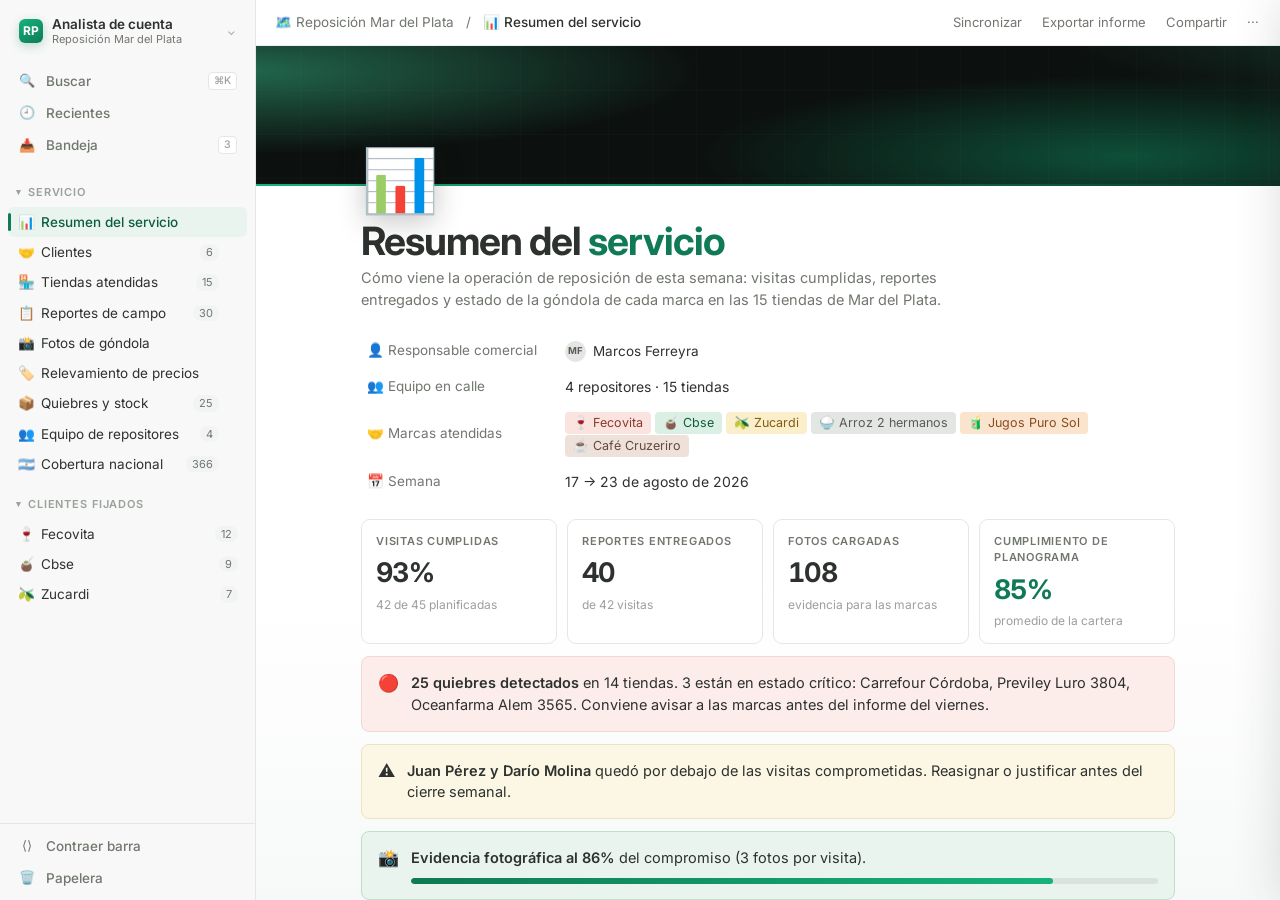
==== commit adef09e3: "Agregar boceto de vista de supervisor comercial - supervisor.html: panorama comercial, cartera de ma" ====
--- a/index.html
+++ b/index.html
@@ -8,332 +8,22 @@
 <link rel="preconnect" href="https://fonts.googleapis.com">
 <link rel="preconnect" href="https://fonts.gstatic.com" crossorigin>
 <link href="https://fonts.googleapis.com/css2?family=Inter:wght@400;500;600;700&display=swap" rel="stylesheet">
-<style>
-:root{
-  --bg:#FFFFFF; --side:#F7F8F7; --wash:#F7F9F8; --surface-2:#F2F4F3;
-  --text:#2E322F; --muted:#71776F; --light:#9AA09A;
-  --line:rgba(46,50,47,.09); --border:#E4E8E5;
-  --hover:rgba(15,122,85,.06); --hover-2:rgba(46,50,47,.055);
-  --brand:#0F7A55; --brand-600:#12946A; --brand-bright:#16B27E;
-  --brand-tint:#EAF4EF; --brand-line:#BFDECF;
-  --c-red:#FBE4DF;--c-red-t:#8A3A2C; --c-orange:#FAE4CE;--c-orange-t:#8A4B22;
-  --c-yellow:#FBEECB;--c-yellow-t:#7E5C12; --c-green:#DCEFE5;--c-green-t:#0C5C3F;
-  --c-blue:#D6E6EE;--c-blue-t:#22546B; --c-purple:#E7DFEE;--c-purple-t:#503A63;
-  --c-brown:#EDE1DA;--c-brown-t:#67483C; --c-gray:#E4E6E3;--c-gray-t:#565B56;
-  --t-red:#B8503F; --t-green:#0F7A55;
-  --font:'Inter',ui-sans-serif,-apple-system,"Segoe UI",Helvetica,Arial,sans-serif;
-  --ease:cubic-bezier(.2,.7,.3,1);
-}
-*{box-sizing:border-box}
-html,body{margin:0;padding:0;height:100%}
-body{font-family:var(--font);color:var(--text);background:var(--bg);font-size:14px;line-height:1.5;-webkit-font-smoothing:antialiased}
-button{font:inherit;color:inherit;background:none;border:none;padding:0;cursor:pointer;text-align:left}
-input{font:inherit}
-:focus-visible{outline:2px solid var(--brand-600);outline-offset:1px;border-radius:4px}
-::selection{background:rgba(22,178,126,.22)}
-::-webkit-scrollbar{width:10px;height:10px}
-::-webkit-scrollbar-thumb{background:rgba(46,50,47,.18);border-radius:8px;border:3px solid transparent;background-clip:content-box}
-::-webkit-scrollbar-thumb:hover{background:rgba(46,50,47,.3);background-clip:content-box}
-.app{display:flex;height:100vh;overflow:hidden}
-
-/* ===== SIDEBAR ===== */
-.sidebar{width:256px;flex:0 0 256px;background:var(--side);border-right:1px solid var(--line);
-  display:flex;flex-direction:column;overflow:hidden;transition:width .24s var(--ease),flex-basis .24s var(--ease)}
-.sidebar.slim{width:60px;flex-basis:60px}
-.sidebar.slim .hide-slim{display:none}
-.sidebar.slim .tnode,.sidebar.slim .sitem{justify-content:center;padding-left:0;padding-right:0}
-.sbody{flex:1;overflow-y:auto;padding-bottom:8px}
-.ws{display:flex;align-items:center;gap:9px;padding:10px 11px;margin:6px 8px 2px;border-radius:6px;width:calc(100% - 16px);transition:background .15s}
-.ws:hover{background:var(--hover-2)}
-.ws .av{width:24px;height:24px;border-radius:6px;flex:0 0 24px;display:flex;align-items:center;justify-content:center;
-  font-size:12px;font-weight:700;color:#fff;background:linear-gradient(150deg,var(--brand-bright),var(--brand));
-  box-shadow:0 3px 10px rgba(15,122,85,.25)}
-.ws .nm{font-size:13.5px;font-weight:600;line-height:1.25;min-width:0;overflow:hidden}
-.ws .nm small{display:block;font-size:11px;font-weight:400;color:var(--muted);white-space:nowrap;text-overflow:ellipsis;overflow:hidden}
-.ws .cv{margin-left:auto;color:var(--light);font-size:11px}
-.snav{padding:6px 8px}
-.sitem{display:flex;align-items:center;gap:10px;width:100%;padding:6px 10px;border-radius:6px;
-  font-size:13.5px;color:var(--muted);font-weight:500;transition:background .14s,color .14s,transform .14s var(--ease)}
-.sitem:hover{background:var(--hover);color:var(--brand);transform:translateX(2px)}
-.sitem .ic{width:18px;text-align:center;font-size:13px;flex:0 0 18px}
-.sitem .kbd{margin-left:auto;font-size:10.5px;color:var(--light);border:1px solid var(--border);border-radius:4px;padding:0 5px;background:#fff}
-.gsec{display:flex;align-items:center;width:100%;padding:15px 16px 5px;font-size:11px;font-weight:600;
-  color:var(--light);letter-spacing:.08em;text-transform:uppercase}
-.gsec .cv{margin-right:6px;font-size:9px;transition:transform .18s var(--ease);display:inline-block}
-.gsec.closed .cv{transform:rotate(-90deg)}
-.gsec .plus{margin-left:auto;opacity:0;font-size:13px;transition:opacity .14s}
-.gsec:hover .plus{opacity:.7}
-.group{overflow:hidden;transition:height .22s var(--ease)}
-.tree{padding:0 8px}
-.tnode{display:flex;align-items:center;gap:6px;width:100%;padding:5px 9px;border-radius:6px;
-  font-size:13.5px;color:var(--text);position:relative;transition:background .14s,color .14s}
-.tnode:hover{background:var(--hover-2)}
-.tnode.on{background:var(--brand-tint);color:#0B5C40;font-weight:500}
-.tnode.on::before{content:"";position:absolute;left:0;top:6px;bottom:6px;width:2.5px;border-radius:2px;background:var(--brand)}
-.tnode .ti{width:18px;text-align:center;flex:0 0 18px}
-.tnode .tt{overflow:hidden;text-overflow:ellipsis;white-space:nowrap;flex:1}
-.tnode .bdg{font-size:11px;color:var(--muted);background:var(--surface-2);border-radius:8px;padding:0 6px}
-.tnode.on .bdg{background:#fff;color:var(--brand)}
-.tnode .plus{color:var(--light);opacity:0;font-size:13px;transition:opacity .14s}
-.tnode:hover .plus{opacity:1}
-.sfoot{border-top:1px solid var(--line);padding:6px 8px}
-
-/* ===== MAIN ===== */
-.main{flex:1;display:flex;flex-direction:column;min-width:0;overflow:hidden}
-.topbar{height:46px;display:flex;align-items:center;gap:6px;padding:0 12px;flex:0 0 46px;
-  border-bottom:1px solid var(--line);background:rgba(255,255,255,.86);backdrop-filter:blur(10px);z-index:5}
-.crumb{display:flex;align-items:center;gap:5px;font-size:13.5px;color:var(--muted);min-width:0}
-.crumb b{font-weight:500;color:var(--text)}
-.crumb .cb{padding:3px 7px;border-radius:5px;white-space:nowrap;transition:background .14s}
-.crumb .cb:hover{background:var(--hover)}
-.tools{margin-left:auto;display:flex;align-items:center;gap:2px;color:var(--muted);font-size:13px}
-.tbtn{padding:5px 9px;border-radius:5px;transition:background .14s,color .14s}
-.tbtn:hover{background:var(--hover);color:var(--brand)}
-.scroll{overflow-y:auto;flex:1;background:linear-gradient(180deg,#fff 0 60vh,var(--wash) 100%)}
-.page{max-width:930px;margin:0 auto;padding:0 58px 120px}
-.cover{height:140px;position:relative;overflow:hidden;background:#0C100E}
-.cover .g{position:absolute;inset:-30%;animation:drift 24s ease-in-out infinite alternate;
-  background:radial-gradient(45% 60% at 18% 30%,rgba(63,220,163,.42),transparent 62%),
-             radial-gradient(40% 55% at 72% 68%,rgba(15,122,85,.6),transparent 66%),
-             radial-gradient(35% 50% at 92% 12%,rgba(63,220,163,.2),transparent 70%)}
-@keyframes drift{0%{transform:translate3d(0,0,0) scale(1)}100%{transform:translate3d(-4%,3%,0) scale(1.1)}}
-.cover .grid{position:absolute;inset:0;opacity:.3;background-size:44px 44px;
-  background-image:linear-gradient(rgba(255,255,255,.06) 1px,transparent 1px),linear-gradient(90deg,rgba(255,255,255,.06) 1px,transparent 1px)}
-.cover .edge{position:absolute;left:0;right:0;bottom:0;height:2px;background:linear-gradient(90deg,var(--brand-bright),var(--brand),transparent)}
-.picon{font-size:62px;line-height:1;margin-top:-42px;display:inline-block;position:relative;
-  filter:drop-shadow(0 6px 14px rgba(12,16,14,.24));animation:pop .5s var(--ease) both}
-@keyframes pop{0%{transform:scale(.7) translateY(10px);opacity:0}100%{transform:none;opacity:1}}
-h1.title{font-size:39px;font-weight:700;letter-spacing:-.025em;margin:8px 0 4px;line-height:1.14}
-h1.title .accent{color:var(--brand)}
-.lead{color:var(--muted);font-size:14.5px;margin:0 0 20px;max-width:66ch}
-h2.h{font-size:22px;font-weight:600;letter-spacing:-.015em;margin:28px 0 6px;display:flex;align-items:center;gap:9px}
-h2.h::before{content:"";width:3px;height:16px;border-radius:2px;background:var(--brand)}
-h3.h3{font-size:17px;font-weight:600;margin:22px 0 4px}
-.p{margin:2px 0;font-size:14.5px}
-hr.div{border:none;border-top:1px solid var(--line);margin:24px 0}
-.fadein{animation:fadeUp .32s var(--ease) both}
-@keyframes fadeUp{from{opacity:0;transform:translateY(8px)}to{opacity:1;transform:none}}
-.stagger > *{animation:fadeUp .34s var(--ease) both}
-
-.props{margin:0 0 20px}
-.prow{display:flex;gap:6px;padding:3px 0;font-size:14px}
-.pkey{width:190px;flex:0 0 190px;display:flex;align-items:center;gap:7px;color:var(--muted);padding:4px 6px;border-radius:5px;font-size:13.5px}
-.pkey:hover{background:var(--hover-2)}
-.pval{padding:4px 8px;border-radius:5px;flex:1;min-width:0}
-.pval:hover{background:var(--hover)}
-.callout{display:flex;gap:12px;background:var(--wash);border:1px solid var(--border);border-radius:8px;
-  padding:15px 16px;margin:12px 0;font-size:14.5px;transition:border-color .18s,box-shadow .18s,transform .18s var(--ease)}
-.callout:hover{border-color:var(--brand-line);box-shadow:0 3px 14px rgba(46,50,47,.05);transform:translateY(-1px)}
-.callout .ce{font-size:17px;flex:0 0 auto;line-height:1.35}
-.callout.brand{background:var(--brand-tint);border-color:var(--brand-line)}
-.callout.warn{background:#FCF6E4;border-color:#EFE2C0}
-.callout.red{background:#FCEDEA;border-color:#F2D8D1}
-.callout b{font-weight:600}
-.meter{display:block;margin-top:9px;height:6px;border-radius:6px;background:rgba(46,50,47,.09);overflow:hidden}
-.meter i{display:block;height:100%;width:0;border-radius:6px;background:linear-gradient(90deg,var(--brand),var(--brand-bright));transition:width 1.1s var(--ease)}
-.count{font-variant-numeric:tabular-nums}
-
-.pill{display:inline-flex;align-items:center;gap:5px;border-radius:4px;padding:2px 8px;font-size:12.5px;
-  line-height:18px;white-space:nowrap;background:var(--c-gray);color:var(--c-gray-t)}
-.pill.red{background:var(--c-red);color:var(--c-red-t)}
-.pill.orange{background:var(--c-orange);color:var(--c-orange-t)}
-.pill.yellow{background:var(--c-yellow);color:var(--c-yellow-t)}
-.pill.green{background:var(--c-green);color:var(--c-green-t)}
-.pill.blue{background:var(--c-blue);color:var(--c-blue-t)}
-.pill.purple{background:var(--c-purple);color:var(--c-purple-t)}
-.pill.brown{background:var(--c-brown);color:var(--c-brown-t)}
-.pill.brand{background:var(--brand-tint);color:var(--brand);box-shadow:inset 0 0 0 1px var(--brand-line)}
-.pill.ghost{background:transparent;color:var(--muted);box-shadow:inset 0 0 0 1px var(--border)}
-.person{display:inline-flex;align-items:center;gap:7px;font-size:13.5px}
-.person .av{width:21px;height:21px;border-radius:50%;font-size:9.5px;font-weight:700;display:flex;
-  align-items:center;justify-content:center;background:var(--c-gray);color:var(--c-gray-t)}
-.person .av.g{background:var(--brand-tint);color:var(--brand);box-shadow:inset 0 0 0 1px var(--brand-line)}
-
-.dbhead{display:flex;align-items:center;gap:16px;border-bottom:1px solid var(--line);margin-top:10px;position:relative}
-.vtab{padding:8px 3px 9px;font-size:14px;color:var(--muted);font-weight:500;transition:color .16s}
-.vtab:hover{color:var(--text)}
-.vtab[aria-selected="true"]{color:var(--brand)}
-.vind{position:absolute;bottom:-1px;height:2px;background:var(--brand);border-radius:2px;transition:left .28s var(--ease),width .28s var(--ease)}
-.dbtools{margin-left:auto;display:flex;align-items:center;gap:3px;color:var(--muted);font-size:13px}
-.dbtools .new{background:var(--brand);color:#fff;border-radius:6px;padding:5px 12px;font-size:13.5px;font-weight:500;
-  transition:background .16s,transform .16s var(--ease),box-shadow .16s}
-.dbtools .new:hover{background:var(--brand-600);transform:translateY(-1px);box-shadow:0 4px 12px rgba(15,122,85,.24)}
-table{width:100%;border-collapse:collapse}
-thead th{font-size:12.5px;color:var(--muted);font-weight:400;text-align:left;padding:8px;
-  border-bottom:1px solid var(--line);border-right:1px solid var(--line);white-space:nowrap}
-thead th:last-child{border-right:none}
-thead th .ph{color:var(--light);font-size:11px;margin-right:5px}
-tbody td{padding:8px;border-bottom:1px solid var(--line);border-right:1px solid var(--line);font-size:14px;vertical-align:middle}
-tbody td:last-child{border-right:none}
-tbody tr.clickable{cursor:pointer;transition:background .14s}
-tbody tr.clickable:hover{background:var(--hover)}
-tbody tr.clickable td:first-child{position:relative}
-tbody tr.clickable td:first-child::before{content:"";position:absolute;left:0;top:0;bottom:0;width:2px;background:var(--brand);
-  transform:scaleY(0);transition:transform .18s var(--ease)}
-tbody tr.clickable:hover td:first-child::before{transform:scaleY(1)}
-td.tt .row-title{display:flex;align-items:center;gap:8px}
-td.tt .open{margin-left:auto;opacity:0;font-size:11px;color:var(--brand);border:1px solid var(--brand-line);
-  border-radius:5px;padding:1px 8px;background:var(--brand-tint);transform:translateX(4px);transition:opacity .16s,transform .16s var(--ease)}
-tbody tr:hover td.tt .open{opacity:1;transform:none}
-.num{font-variant-numeric:tabular-nums}
-.neg{color:var(--t-red)}.pos{color:var(--t-green)}
-.addrow{padding:8px;color:var(--muted);font-size:14px;border-bottom:1px solid var(--line);width:100%;transition:background .14s,color .14s}
-.addrow:hover{background:var(--hover);color:var(--brand)}
-.dbfoot{padding:9px 8px;font-size:11.5px;color:var(--light);letter-spacing:.04em;text-transform:uppercase}
-
-.board{display:grid;grid-template-columns:repeat(3,1fr);gap:12px;padding:16px 0 6px}
-.bcolwrap{background:var(--wash);border:1px solid var(--border);border-radius:9px;padding:11px}
-.bcol h4{margin:0 0 9px;font-size:14px;font-weight:600;display:flex;align-items:center;gap:8px}
-.bcol h4 .cnt{color:var(--light);font-weight:400;font-size:13px}
-.bcard{background:#fff;border:1px solid var(--border);border-radius:7px;padding:10px 11px;margin-bottom:8px;width:100%;
-  box-shadow:0 1px 2px rgba(46,50,47,.04);transition:transform .18s var(--ease),box-shadow .18s,border-color .18s}
-.bcard:hover{transform:translateY(-2px);box-shadow:0 6px 18px rgba(46,50,47,.09);border-color:var(--brand-line)}
-.bcard .t{font-size:14px;font-weight:500;margin-bottom:7px;display:flex;gap:7px;line-height:1.3}
-.bcard .m{font-size:12.5px;color:var(--muted);margin-top:7px}
-.gal{display:grid;grid-template-columns:repeat(3,1fr);gap:14px;padding:16px 0 6px}
-.gcard{border:1px solid var(--border);border-radius:9px;overflow:hidden;background:#fff;width:100%;
-  box-shadow:0 1px 2px rgba(46,50,47,.04);transition:transform .2s var(--ease),box-shadow .2s,border-color .2s}
-.gcard:hover{transform:translateY(-3px);box-shadow:0 10px 26px rgba(46,50,47,.1);border-color:var(--brand-line)}
-.gcard .cv{background:var(--surface-2);display:block;overflow:hidden;position:relative}
-.gcard .cv img{display:block;width:100%;height:132px;object-fit:cover;transition:transform .35s var(--ease)}
-.gcard:hover .cv img{transform:scale(1.04)}
-.gcard svg{display:block;width:100%;height:auto;transition:transform .35s var(--ease)}
-.gcard:hover svg{transform:scale(1.03)}
-.gcard .b{padding:10px 11px}
-.gcard .b .t{font-size:14px;font-weight:500;margin-bottom:6px;line-height:1.3;display:block}
-.gcard .b .m{font-size:12.5px;color:var(--muted);margin-top:6px;display:block}
-.tagreal{position:absolute;left:8px;top:8px;background:rgba(12,16,14,.78);color:#fff;font-size:10px;
-  padding:2px 7px;border-radius:4px;backdrop-filter:blur(4px)}
-.pg rect.b{transform-box:fill-box;transform-origin:bottom;animation:grow .5s var(--ease) both}
-@keyframes grow{from{transform:scaleY(0)}to{transform:scaleY(1)}}
-.pg rect.hole{animation:breathe 2.6s ease-in-out infinite}
-@keyframes breathe{0%,100%{opacity:.55}50%{opacity:1}}
-
-.rep{display:flex;gap:12px;padding:12px 8px;border-bottom:1px solid var(--line);border-radius:6px;transition:background .14s}
-.rep:hover{background:var(--hover)}
-.rep .av{width:27px;height:27px;border-radius:50%;background:var(--brand-tint);color:var(--brand);font-size:10.5px;
-  font-weight:700;display:flex;align-items:center;justify-content:center;flex:0 0 27px;margin-top:1px;box-shadow:inset 0 0 0 1px var(--brand-line)}
-.rep .h{display:flex;align-items:center;gap:8px;flex-wrap:wrap;margin-bottom:2px}
-.rep .h .who{font-size:13.5px;font-weight:600}
-.rep .h .when{font-size:12px;color:var(--light)}
-.rep p{margin:2px 0 0;font-size:14px}
-.rep .st{font-size:13px;color:var(--muted);margin-top:5px}
-.rep .st a{color:var(--brand);text-decoration:none;border-bottom:1px solid var(--brand-line);cursor:pointer}
-
-.heat{width:100%;border-collapse:separate;border-spacing:2px}
-.heat th{font-size:11px;color:var(--muted);font-weight:500;padding:4px;text-align:center;border:none}
-.heat th.l{text-align:left;font-size:12.5px;color:var(--text);width:190px}
-.heat td{padding:0;border:none}
-.heat .cell{height:30px;border-radius:4px;display:flex;align-items:center;justify-content:center;
-  font-size:11.5px;font-weight:600;color:#fff;transition:transform .14s var(--ease)}
-.heat .cell:hover{transform:scale(1.09)}
-.heat .cell.na{background:var(--surface-2);color:var(--light);font-weight:400}
-
-.prov{display:grid;grid-template-columns:170px 1fr 54px 60px;gap:10px;align-items:center;padding:5px 0;font-size:13.5px}
-.prov .bn{overflow:hidden;text-overflow:ellipsis;white-space:nowrap}
-.prov .bt{height:9px;background:var(--surface-2);border-radius:3px;overflow:hidden}
-.prov .bf{height:100%;width:0;border-radius:3px;background:var(--brand);transition:width .9s var(--ease)}
-.prov .bf.mine{background:linear-gradient(90deg,var(--brand),var(--brand-bright))}
-.prov .bv{text-align:right;font-variant-numeric:tabular-nums;font-weight:600}
-.prov .bs{text-align:right;font-size:12px;color:var(--light)}
-.prov.zero .bv{color:var(--light);font-weight:400}
-.regh{display:flex;align-items:center;gap:9px;margin:20px 0 6px;font-size:12px;font-weight:600;
-  letter-spacing:.07em;text-transform:uppercase;color:var(--light)}
-.regh .n{margin-left:auto;letter-spacing:0;text-transform:none;font-weight:400;color:var(--muted)}
-.kpis{display:grid;grid-template-columns:repeat(4,1fr);gap:10px;margin:14px 0 4px}
-.kpi{background:#fff;border:1px solid var(--border);border-radius:9px;padding:13px 14px;transition:border-color .18s,box-shadow .18s}
-.kpi:hover{border-color:var(--brand-line);box-shadow:0 4px 14px rgba(46,50,47,.06)}
-.kpi .k{font-size:11px;letter-spacing:.07em;text-transform:uppercase;color:var(--muted);font-weight:600}
-.kpi .v{font-size:27px;font-weight:700;letter-spacing:-.02em;margin-top:4px;font-variant-numeric:tabular-nums}
-.kpi .m{font-size:12px;color:var(--light);margin-top:2px}
-
-.ccard{display:flex;gap:13px;align-items:flex-start;background:#fff;border:1px solid var(--border);border-radius:10px;
-  padding:14px;margin-bottom:9px;width:100%;transition:transform .18s var(--ease),box-shadow .18s,border-color .18s}
-.ccard:hover{transform:translateY(-2px);box-shadow:0 7px 20px rgba(46,50,47,.08);border-color:var(--brand-line)}
-.ccard .em{width:42px;height:42px;border-radius:12px;flex:0 0 42px;display:flex;align-items:center;justify-content:center;
-  font-size:20px;background:var(--surface-2)}
-.ccard .t{font-size:15.5px;font-weight:600}
-.ccard .m{font-size:12.5px;color:var(--muted);margin-top:2px}
-.ccard .r{margin-left:auto;text-align:right;flex:0 0 auto}
-.ccard .r .big{font-size:21px;font-weight:700;font-variant-numeric:tabular-nums}
-.ccard .r .lbl{font-size:11px;color:var(--light);letter-spacing:.05em;text-transform:uppercase}
-
-.cfg{border:1px dashed var(--border);border-radius:10px;padding:16px;background:#fff;margin:14px 0}
-.cfg .row{display:flex;gap:8px;flex-wrap:wrap;align-items:center;margin-top:10px}
-.inp{border:1px solid var(--border);border-radius:7px;padding:8px 11px;font-size:13.5px;background:#fff;min-width:220px;flex:1}
-.inp:focus{outline:none;border-color:var(--brand);box-shadow:0 0 0 3px rgba(15,122,85,.1)}
-.btnb{background:var(--brand);color:#fff;border-radius:7px;padding:8px 14px;font-size:13.5px;font-weight:500;transition:background .16s,transform .16s var(--ease)}
-.btnb:hover{background:var(--brand-600)} .btnb:active{transform:scale(.98)}
-.btng{background:#fff;color:var(--text);border-radius:7px;padding:8px 14px;font-size:13.5px;box-shadow:inset 0 0 0 1px var(--border);transition:background .16s}
-.btng:hover{background:var(--wash)}
-code{font-family:ui-monospace,Menlo,Consolas,monospace;font-size:12.5px;background:var(--surface-2);padding:1.5px 6px;border-radius:4px;color:#4A5750}
-.slots{display:grid;grid-template-columns:1fr 1fr 1fr;gap:10px;margin-top:10px}
-.slot{border:1px solid var(--border);border-radius:9px;overflow:hidden;background:#fff;width:100%;text-align:left;
-  transition:border-color .18s,box-shadow .18s,transform .18s var(--ease)}
-.slot:hover{border-color:var(--brand-line);box-shadow:0 5px 16px rgba(46,50,47,.08);transform:translateY(-2px)}
-.slot .im{height:112px;background:var(--surface-2);display:flex;align-items:center;justify-content:center;position:relative;overflow:hidden}
-.slot .im img{width:100%;height:100%;object-fit:cover;display:block}
-.slot .ph{color:var(--light);font-size:11.5px;text-align:center;padding:0 12px;line-height:1.5}
-.slot .ph b{display:block;font-size:20px;color:var(--brand);margin-bottom:4px}
-.slot .cap{padding:8px 10px;font-size:12px;color:var(--muted);border-top:1px solid var(--line)}
-.slot .cap b{display:block;color:var(--text);font-size:12.5px;font-weight:500;margin-bottom:2px}
-
-.lb{position:fixed;inset:0;background:rgba(12,16,14,.9);z-index:80;display:flex;align-items:center;justify-content:center;
-  opacity:0;pointer-events:none;transition:opacity .22s;padding:32px}
-.lb.on{opacity:1;pointer-events:auto}
-.lb img{max-width:100%;max-height:100%;border-radius:8px;box-shadow:0 20px 60px rgba(0,0,0,.5)}
-.lb .cl{position:absolute;top:18px;right:22px;color:#fff;font-size:22px;padding:8px}
-.scrim{position:fixed;inset:0;background:rgba(12,16,14,.32);backdrop-filter:blur(2px);opacity:0;pointer-events:none;transition:opacity .2s;z-index:40}
-.scrim.on{opacity:1;pointer-events:auto}
-.peek{position:fixed;top:0;right:0;height:100%;width:min(700px,95vw);background:#fff;z-index:50;
-  box-shadow:-1px 0 0 var(--border),-14px 0 44px rgba(46,50,47,.16);
-  transform:translateX(102%);transition:transform .26s var(--ease);display:flex;flex-direction:column}
-.peek.on{transform:none}
-.peek .pk-top{height:46px;display:flex;align-items:center;gap:4px;padding:0 12px;flex:0 0 46px;border-bottom:1px solid var(--line);color:var(--muted);font-size:13px}
-.peek .pk-body{overflow-y:auto;padding:24px 44px 90px}
-.peek .pk-body > *{animation:fadeUp .34s var(--ease) both}
-.peek h1{font-size:29px;font-weight:700;margin:8px 0 14px;letter-spacing:-.02em}
-.peek .picon{font-size:42px;margin-top:0;filter:none}
-.pal{position:fixed;inset:0;z-index:70;display:flex;align-items:flex-start;justify-content:center;padding-top:14vh;
-  background:rgba(12,16,14,.3);backdrop-filter:blur(3px);opacity:0;pointer-events:none;transition:opacity .18s}
-.pal.on{opacity:1;pointer-events:auto}
-.palbox{width:min(560px,92vw);background:#fff;border-radius:12px;box-shadow:0 24px 60px rgba(46,50,47,.28);
-  overflow:hidden;transform:translateY(-8px) scale(.985);transition:transform .2s var(--ease)}
-.pal.on .palbox{transform:none}
-.palbox input{width:100%;border:none;outline:none;padding:16px 18px;font-size:15.5px;border-bottom:1px solid var(--line)}
-.palist{max-height:min(56vh,420px);overflow-y:auto;padding:6px}
-.palrow{display:flex;align-items:center;gap:10px;padding:9px 12px;border-radius:7px;width:100%;font-size:14px}
-.palrow.sel{background:var(--brand-tint)}
-.palrow .i{width:20px;text-align:center}
-.palrow .m{margin-left:auto;font-size:11.5px;color:var(--light)}
-.palfoot{padding:8px 14px;border-top:1px solid var(--line);font-size:11.5px;color:var(--light);display:flex;gap:14px}
-.toast{position:fixed;left:22px;bottom:22px;z-index:90;display:flex;align-items:center;gap:9px;background:#222824;
-  color:#fff;padding:11px 15px;border-radius:9px;font-size:13.5px;box-shadow:0 12px 32px rgba(0,0,0,.24);
-  opacity:0;transform:translateY(12px);pointer-events:none;transition:opacity .22s,transform .22s var(--ease)}
-.toast.on{opacity:1;transform:none}
-.toast .d{width:7px;height:7px;border-radius:50%;background:var(--brand-bright)}
-.menu{display:none}
-@media (max-width:1080px){
-  .page{padding:0 30px 100px}.peek .pk-body{padding:22px 24px 70px}
-  .gal,.board,.kpis{grid-template-columns:repeat(2,1fr)}.slots{grid-template-columns:1fr}
-}
-@media (max-width:820px){
-  .sidebar{position:fixed;left:0;top:0;bottom:0;z-index:60;transform:translateX(-102%);transition:transform .24s var(--ease);box-shadow:14px 0 40px rgba(46,50,47,.2)}
-  .sidebar.open{transform:none}.menu{display:block}
-  .page{padding:0 16px 80px}h1.title{font-size:28px}
-  .gal,.board,.kpis{grid-template-columns:1fr}.pkey{width:140px;flex-basis:140px}
-  th.opt,td.opt{display:none}
-}
-@media (prefers-reduced-motion:reduce){*{animation:none!important;transition:none!important}}
-</style>
+<link rel="stylesheet" href="styles.css">
 </head>
 <body>
 <div class="app">
   <nav class="sidebar" id="sidebar">
     <div class="sbody">
-      <button class="ws"><span class="av">RP</span>
-        <span class="nm hide-slim">Gestion Analista de Cuenta<small>Marcos Ferreyra · Asistente</small></span>
-        <span class="cv hide-slim">⌄</span></button>
+      <div class="wswrap">
+        <button class="ws" id="wsBtn" aria-haspopup="true" aria-expanded="false"><span class="av">RP</span>
+          <span class="nm hide-slim">Analista de cuenta<small>Reposición Mar del Plata</small></span>
+          <span class="cv hide-slim">⌄</span></button>
+        <div class="wsmenu" id="wsMenu" hidden>
+          <div class="wslabel">Cambiar de vista</div>
+          <a class="wsopt on" href="index.html"><span class="i">🗂️</span><span>Analista de cuenta<small>Cartera de Mar del Plata</small></span></a>
+          <a class="wsopt" href="supervisor.html"><span class="i">📈</span><span>Supervisor comercial<small>Panel de Marcos Ferreyra</small></span></a>
+        </div>
+      </div>
       <div class="snav">
         <button class="sitem" id="btnPal"><span class="ic">🔍</span><span class="hide-slim">Buscar</span><span class="kbd hide-slim">⌘K</span></button>
         <button class="sitem" data-toast="Se abriría el historial"><span class="ic">🕘</span><span class="hide-slim">Recientes</span></button>
@@ -627,6 +317,11 @@
 $('#btnSlim').addEventListener('click',()=>{ const sb=$('#sidebar'); sb.classList.toggle('slim');
   toast(sb.classList.contains('slim')?'Barra contraída':'Barra expandida'); });
 $('#menuBtn').addEventListener('click',()=>$('#sidebar').classList.toggle('open'));
+(()=>{ const b=$('#wsBtn'), m=$('#wsMenu'); if(!b||!m) return;
+  const close=()=>{ m.hidden=true; b.setAttribute('aria-expanded','false'); };
+  b.addEventListener('click',e=>{ e.stopPropagation(); const o=m.hidden; m.hidden=!o; b.setAttribute('aria-expanded',String(o)); });
+  document.addEventListener('click',e=>{ if(!m.hidden && !m.contains(e.target)) close(); });
+  document.addEventListener('keydown',e=>{ if(e.key==='Escape') close(); }); })();
 $('#tSync').addEventListener('click',()=>{ toast('Sincronizando con los repositores…'); setTimeout(()=>toast('Todo al día'),900); });
 
 /* paleta de comandos */
--- a/styles.css
+++ b/styles.css
@@ -0,0 +1,332 @@
+:root{
+  --bg:#FFFFFF; --side:#F7F8F7; --wash:#F7F9F8; --surface-2:#F2F4F3;
+  --text:#2E322F; --muted:#71776F; --light:#9AA09A;
+  --line:rgba(46,50,47,.09); --border:#E4E8E5;
+  --hover:rgba(15,122,85,.06); --hover-2:rgba(46,50,47,.055);
+  --brand:#0F7A55; --brand-600:#12946A; --brand-bright:#16B27E;
+  --brand-tint:#EAF4EF; --brand-line:#BFDECF;
+  --c-red:#FBE4DF;--c-red-t:#8A3A2C; --c-orange:#FAE4CE;--c-orange-t:#8A4B22;
+  --c-yellow:#FBEECB;--c-yellow-t:#7E5C12; --c-green:#DCEFE5;--c-green-t:#0C5C3F;
+  --c-blue:#D6E6EE;--c-blue-t:#22546B; --c-purple:#E7DFEE;--c-purple-t:#503A63;
+  --c-brown:#EDE1DA;--c-brown-t:#67483C; --c-gray:#E4E6E3;--c-gray-t:#565B56;
+  --t-red:#B8503F; --t-green:#0F7A55;
+  --font:'Inter',ui-sans-serif,-apple-system,"Segoe UI",Helvetica,Arial,sans-serif;
+  --ease:cubic-bezier(.2,.7,.3,1);
+}
+*{box-sizing:border-box}
+html,body{margin:0;padding:0;height:100%}
+body{font-family:var(--font);color:var(--text);background:var(--bg);font-size:14px;line-height:1.5;-webkit-font-smoothing:antialiased}
+button{font:inherit;color:inherit;background:none;border:none;padding:0;cursor:pointer;text-align:left}
+input{font:inherit}
+:focus-visible{outline:2px solid var(--brand-600);outline-offset:1px;border-radius:4px}
+::selection{background:rgba(22,178,126,.22)}
+::-webkit-scrollbar{width:10px;height:10px}
+::-webkit-scrollbar-thumb{background:rgba(46,50,47,.18);border-radius:8px;border:3px solid transparent;background-clip:content-box}
+::-webkit-scrollbar-thumb:hover{background:rgba(46,50,47,.3);background-clip:content-box}
+.app{display:flex;height:100vh;overflow:hidden}
+
+/* ===== SIDEBAR ===== */
+.sidebar{width:256px;flex:0 0 256px;background:var(--side);border-right:1px solid var(--line);
+  display:flex;flex-direction:column;overflow:hidden;transition:width .24s var(--ease),flex-basis .24s var(--ease)}
+.sidebar.slim{width:60px;flex-basis:60px}
+.sidebar.slim .hide-slim{display:none}
+.sidebar.slim .tnode,.sidebar.slim .sitem{justify-content:center;padding-left:0;padding-right:0}
+.sbody{flex:1;overflow-y:auto;padding-bottom:8px}
+.ws{display:flex;align-items:center;gap:9px;padding:10px 11px;margin:6px 8px 2px;border-radius:6px;width:calc(100% - 16px);transition:background .15s}
+.ws:hover{background:var(--hover-2)}
+.ws .av{width:24px;height:24px;border-radius:6px;flex:0 0 24px;display:flex;align-items:center;justify-content:center;
+  font-size:12px;font-weight:700;color:#fff;background:linear-gradient(150deg,var(--brand-bright),var(--brand));
+  box-shadow:0 3px 10px rgba(15,122,85,.25)}
+.ws .nm{font-size:13.5px;font-weight:600;line-height:1.25;min-width:0;overflow:hidden}
+.ws .nm small{display:block;font-size:11px;font-weight:400;color:var(--muted);white-space:nowrap;text-overflow:ellipsis;overflow:hidden}
+.ws .cv{margin-left:auto;color:var(--light);font-size:11px}
+.snav{padding:6px 8px}
+.sitem{display:flex;align-items:center;gap:10px;width:100%;padding:6px 10px;border-radius:6px;
+  font-size:13.5px;color:var(--muted);font-weight:500;transition:background .14s,color .14s,transform .14s var(--ease)}
+.sitem:hover{background:var(--hover);color:var(--brand);transform:translateX(2px)}
+.sitem .ic{width:18px;text-align:center;font-size:13px;flex:0 0 18px}
+.sitem .kbd{margin-left:auto;font-size:10.5px;color:var(--light);border:1px solid var(--border);border-radius:4px;padding:0 5px;background:#fff}
+.gsec{display:flex;align-items:center;width:100%;padding:15px 16px 5px;font-size:11px;font-weight:600;
+  color:var(--light);letter-spacing:.08em;text-transform:uppercase}
+.gsec .cv{margin-right:6px;font-size:9px;transition:transform .18s var(--ease);display:inline-block}
+.gsec.closed .cv{transform:rotate(-90deg)}
+.gsec .plus{margin-left:auto;opacity:0;font-size:13px;transition:opacity .14s}
+.gsec:hover .plus{opacity:.7}
+.group{overflow:hidden;transition:height .22s var(--ease)}
+.tree{padding:0 8px}
+.tnode{display:flex;align-items:center;gap:6px;width:100%;padding:5px 9px;border-radius:6px;
+  font-size:13.5px;color:var(--text);position:relative;transition:background .14s,color .14s}
+.tnode:hover{background:var(--hover-2)}
+.tnode.on{background:var(--brand-tint);color:#0B5C40;font-weight:500}
+.tnode.on::before{content:"";position:absolute;left:0;top:6px;bottom:6px;width:2.5px;border-radius:2px;background:var(--brand)}
+.tnode .ti{width:18px;text-align:center;flex:0 0 18px}
+.tnode .tt{overflow:hidden;text-overflow:ellipsis;white-space:nowrap;flex:1}
+.tnode .bdg{font-size:11px;color:var(--muted);background:var(--surface-2);border-radius:8px;padding:0 6px}
+.tnode.on .bdg{background:#fff;color:var(--brand)}
+.tnode .plus{color:var(--light);opacity:0;font-size:13px;transition:opacity .14s}
+.tnode:hover .plus{opacity:1}
+.sfoot{border-top:1px solid var(--line);padding:6px 8px}
+
+/* ===== MAIN ===== */
+.main{flex:1;display:flex;flex-direction:column;min-width:0;overflow:hidden}
+.topbar{height:46px;display:flex;align-items:center;gap:6px;padding:0 12px;flex:0 0 46px;
+  border-bottom:1px solid var(--line);background:rgba(255,255,255,.86);backdrop-filter:blur(10px);z-index:5}
+.crumb{display:flex;align-items:center;gap:5px;font-size:13.5px;color:var(--muted);min-width:0}
+.crumb b{font-weight:500;color:var(--text)}
+.crumb .cb{padding:3px 7px;border-radius:5px;white-space:nowrap;transition:background .14s}
+.crumb .cb:hover{background:var(--hover)}
+.tools{margin-left:auto;display:flex;align-items:center;gap:2px;color:var(--muted);font-size:13px}
+.tbtn{padding:5px 9px;border-radius:5px;transition:background .14s,color .14s}
+.tbtn:hover{background:var(--hover);color:var(--brand)}
+.scroll{overflow-y:auto;flex:1;background:linear-gradient(180deg,#fff 0 60vh,var(--wash) 100%)}
+.page{max-width:930px;margin:0 auto;padding:0 58px 120px}
+.cover{height:140px;position:relative;overflow:hidden;background:#0C100E}
+.cover .g{position:absolute;inset:-30%;animation:drift 24s ease-in-out infinite alternate;
+  background:radial-gradient(45% 60% at 18% 30%,rgba(63,220,163,.42),transparent 62%),
+             radial-gradient(40% 55% at 72% 68%,rgba(15,122,85,.6),transparent 66%),
+             radial-gradient(35% 50% at 92% 12%,rgba(63,220,163,.2),transparent 70%)}
+@keyframes drift{0%{transform:translate3d(0,0,0) scale(1)}100%{transform:translate3d(-4%,3%,0) scale(1.1)}}
+.cover .grid{position:absolute;inset:0;opacity:.3;background-size:44px 44px;
+  background-image:linear-gradient(rgba(255,255,255,.06) 1px,transparent 1px),linear-gradient(90deg,rgba(255,255,255,.06) 1px,transparent 1px)}
+.cover .edge{position:absolute;left:0;right:0;bottom:0;height:2px;background:linear-gradient(90deg,var(--brand-bright),var(--brand),transparent)}
+.picon{font-size:62px;line-height:1;margin-top:-42px;display:inline-block;position:relative;
+  filter:drop-shadow(0 6px 14px rgba(12,16,14,.24));animation:pop .5s var(--ease) both}
+@keyframes pop{0%{transform:scale(.7) translateY(10px);opacity:0}100%{transform:none;opacity:1}}
+h1.title{font-size:39px;font-weight:700;letter-spacing:-.025em;margin:8px 0 4px;line-height:1.14}
+h1.title .accent{color:var(--brand)}
+.lead{color:var(--muted);font-size:14.5px;margin:0 0 20px;max-width:66ch}
+h2.h{font-size:22px;font-weight:600;letter-spacing:-.015em;margin:28px 0 6px;display:flex;align-items:center;gap:9px}
+h2.h::before{content:"";width:3px;height:16px;border-radius:2px;background:var(--brand)}
+h3.h3{font-size:17px;font-weight:600;margin:22px 0 4px}
+.p{margin:2px 0;font-size:14.5px}
+hr.div{border:none;border-top:1px solid var(--line);margin:24px 0}
+.fadein{animation:fadeUp .32s var(--ease) both}
+@keyframes fadeUp{from{opacity:0;transform:translateY(8px)}to{opacity:1;transform:none}}
+.stagger > *{animation:fadeUp .34s var(--ease) both}
+
+.props{margin:0 0 20px}
+.prow{display:flex;gap:6px;padding:3px 0;font-size:14px}
+.pkey{width:190px;flex:0 0 190px;display:flex;align-items:center;gap:7px;color:var(--muted);padding:4px 6px;border-radius:5px;font-size:13.5px}
+.pkey:hover{background:var(--hover-2)}
+.pval{padding:4px 8px;border-radius:5px;flex:1;min-width:0}
+.pval:hover{background:var(--hover)}
+.callout{display:flex;gap:12px;background:var(--wash);border:1px solid var(--border);border-radius:8px;
+  padding:15px 16px;margin:12px 0;font-size:14.5px;transition:border-color .18s,box-shadow .18s,transform .18s var(--ease)}
+.callout:hover{border-color:var(--brand-line);box-shadow:0 3px 14px rgba(46,50,47,.05);transform:translateY(-1px)}
+.callout .ce{font-size:17px;flex:0 0 auto;line-height:1.35}
+.callout.brand{background:var(--brand-tint);border-color:var(--brand-line)}
+.callout.warn{background:#FCF6E4;border-color:#EFE2C0}
+.callout.red{background:#FCEDEA;border-color:#F2D8D1}
+.callout b{font-weight:600}
+.meter{display:block;margin-top:9px;height:6px;border-radius:6px;background:rgba(46,50,47,.09);overflow:hidden}
+.meter i{display:block;height:100%;width:0;border-radius:6px;background:linear-gradient(90deg,var(--brand),var(--brand-bright));transition:width 1.1s var(--ease)}
+.count{font-variant-numeric:tabular-nums}
+
+.pill{display:inline-flex;align-items:center;gap:5px;border-radius:4px;padding:2px 8px;font-size:12.5px;
+  line-height:18px;white-space:nowrap;background:var(--c-gray);color:var(--c-gray-t)}
+.pill.red{background:var(--c-red);color:var(--c-red-t)}
+.pill.orange{background:var(--c-orange);color:var(--c-orange-t)}
+.pill.yellow{background:var(--c-yellow);color:var(--c-yellow-t)}
+.pill.green{background:var(--c-green);color:var(--c-green-t)}
+.pill.blue{background:var(--c-blue);color:var(--c-blue-t)}
+.pill.purple{background:var(--c-purple);color:var(--c-purple-t)}
+.pill.brown{background:var(--c-brown);color:var(--c-brown-t)}
+.pill.brand{background:var(--brand-tint);color:var(--brand);box-shadow:inset 0 0 0 1px var(--brand-line)}
+.pill.ghost{background:transparent;color:var(--muted);box-shadow:inset 0 0 0 1px var(--border)}
+.person{display:inline-flex;align-items:center;gap:7px;font-size:13.5px}
+.person .av{width:21px;height:21px;border-radius:50%;font-size:9.5px;font-weight:700;display:flex;
+  align-items:center;justify-content:center;background:var(--c-gray);color:var(--c-gray-t)}
+.person .av.g{background:var(--brand-tint);color:var(--brand);box-shadow:inset 0 0 0 1px var(--brand-line)}
+
+.dbhead{display:flex;align-items:center;gap:16px;border-bottom:1px solid var(--line);margin-top:10px;position:relative}
+.vtab{padding:8px 3px 9px;font-size:14px;color:var(--muted);font-weight:500;transition:color .16s}
+.vtab:hover{color:var(--text)}
+.vtab[aria-selected="true"]{color:var(--brand)}
+.vind{position:absolute;bottom:-1px;height:2px;background:var(--brand);border-radius:2px;transition:left .28s var(--ease),width .28s var(--ease)}
+.dbtools{margin-left:auto;display:flex;align-items:center;gap:3px;color:var(--muted);font-size:13px}
+.dbtools .new{background:var(--brand);color:#fff;border-radius:6px;padding:5px 12px;font-size:13.5px;font-weight:500;
+  transition:background .16s,transform .16s var(--ease),box-shadow .16s}
+.dbtools .new:hover{background:var(--brand-600);transform:translateY(-1px);box-shadow:0 4px 12px rgba(15,122,85,.24)}
+table{width:100%;border-collapse:collapse}
+thead th{font-size:12.5px;color:var(--muted);font-weight:400;text-align:left;padding:8px;
+  border-bottom:1px solid var(--line);border-right:1px solid var(--line);white-space:nowrap}
+thead th:last-child{border-right:none}
+thead th .ph{color:var(--light);font-size:11px;margin-right:5px}
+tbody td{padding:8px;border-bottom:1px solid var(--line);border-right:1px solid var(--line);font-size:14px;vertical-align:middle}
+tbody td:last-child{border-right:none}
+tbody tr.clickable{cursor:pointer;transition:background .14s}
+tbody tr.clickable:hover{background:var(--hover)}
+tbody tr.clickable td:first-child{position:relative}
+tbody tr.clickable td:first-child::before{content:"";position:absolute;left:0;top:0;bottom:0;width:2px;background:var(--brand);
+  transform:scaleY(0);transition:transform .18s var(--ease)}
+tbody tr.clickable:hover td:first-child::before{transform:scaleY(1)}
+td.tt .row-title{display:flex;align-items:center;gap:8px}
+td.tt .open{margin-left:auto;opacity:0;font-size:11px;color:var(--brand);border:1px solid var(--brand-line);
+  border-radius:5px;padding:1px 8px;background:var(--brand-tint);transform:translateX(4px);transition:opacity .16s,transform .16s var(--ease)}
+tbody tr:hover td.tt .open{opacity:1;transform:none}
+.num{font-variant-numeric:tabular-nums}
+.neg{color:var(--t-red)}.pos{color:var(--t-green)}
+.addrow{padding:8px;color:var(--muted);font-size:14px;border-bottom:1px solid var(--line);width:100%;transition:background .14s,color .14s}
+.addrow:hover{background:var(--hover);color:var(--brand)}
+.dbfoot{padding:9px 8px;font-size:11.5px;color:var(--light);letter-spacing:.04em;text-transform:uppercase}
+
+.board{display:grid;grid-template-columns:repeat(3,1fr);gap:12px;padding:16px 0 6px}
+.bcolwrap{background:var(--wash);border:1px solid var(--border);border-radius:9px;padding:11px}
+.bcol h4{margin:0 0 9px;font-size:14px;font-weight:600;display:flex;align-items:center;gap:8px}
+.bcol h4 .cnt{color:var(--light);font-weight:400;font-size:13px}
+.bcard{background:#fff;border:1px solid var(--border);border-radius:7px;padding:10px 11px;margin-bottom:8px;width:100%;
+  box-shadow:0 1px 2px rgba(46,50,47,.04);transition:transform .18s var(--ease),box-shadow .18s,border-color .18s}
+.bcard:hover{transform:translateY(-2px);box-shadow:0 6px 18px rgba(46,50,47,.09);border-color:var(--brand-line)}
+.bcard .t{font-size:14px;font-weight:500;margin-bottom:7px;display:flex;gap:7px;line-height:1.3}
+.bcard .m{font-size:12.5px;color:var(--muted);margin-top:7px}
+.gal{display:grid;grid-template-columns:repeat(3,1fr);gap:14px;padding:16px 0 6px}
+.gcard{border:1px solid var(--border);border-radius:9px;overflow:hidden;background:#fff;width:100%;
+  box-shadow:0 1px 2px rgba(46,50,47,.04);transition:transform .2s var(--ease),box-shadow .2s,border-color .2s}
+.gcard:hover{transform:translateY(-3px);box-shadow:0 10px 26px rgba(46,50,47,.1);border-color:var(--brand-line)}
+.gcard .cv{background:var(--surface-2);display:block;overflow:hidden;position:relative}
+.gcard .cv img{display:block;width:100%;height:132px;object-fit:cover;transition:transform .35s var(--ease)}
+.gcard:hover .cv img{transform:scale(1.04)}
+.gcard svg{display:block;width:100%;height:auto;transition:transform .35s var(--ease)}
+.gcard:hover svg{transform:scale(1.03)}
+.gcard .b{padding:10px 11px}
+.gcard .b .t{font-size:14px;font-weight:500;margin-bottom:6px;line-height:1.3;display:block}
+.gcard .b .m{font-size:12.5px;color:var(--muted);margin-top:6px;display:block}
+.tagreal{position:absolute;left:8px;top:8px;background:rgba(12,16,14,.78);color:#fff;font-size:10px;
+  padding:2px 7px;border-radius:4px;backdrop-filter:blur(4px)}
+.pg rect.b{transform-box:fill-box;transform-origin:bottom;animation:grow .5s var(--ease) both}
+@keyframes grow{from{transform:scaleY(0)}to{transform:scaleY(1)}}
+.pg rect.hole{animation:breathe 2.6s ease-in-out infinite}
+@keyframes breathe{0%,100%{opacity:.55}50%{opacity:1}}
+
+.rep{display:flex;gap:12px;padding:12px 8px;border-bottom:1px solid var(--line);border-radius:6px;transition:background .14s}
+.rep:hover{background:var(--hover)}
+.rep .av{width:27px;height:27px;border-radius:50%;background:var(--brand-tint);color:var(--brand);font-size:10.5px;
+  font-weight:700;display:flex;align-items:center;justify-content:center;flex:0 0 27px;margin-top:1px;box-shadow:inset 0 0 0 1px var(--brand-line)}
+.rep .h{display:flex;align-items:center;gap:8px;flex-wrap:wrap;margin-bottom:2px}
+.rep .h .who{font-size:13.5px;font-weight:600}
+.rep .h .when{font-size:12px;color:var(--light)}
+.rep p{margin:2px 0 0;font-size:14px}
+.rep .st{font-size:13px;color:var(--muted);margin-top:5px}
+.rep .st a{color:var(--brand);text-decoration:none;border-bottom:1px solid var(--brand-line);cursor:pointer}
+
+.heat{width:100%;border-collapse:separate;border-spacing:2px}
+.heat th{font-size:11px;color:var(--muted);font-weight:500;padding:4px;text-align:center;border:none}
+.heat th.l{text-align:left;font-size:12.5px;color:var(--text);width:190px}
+.heat td{padding:0;border:none}
+.heat .cell{height:30px;border-radius:4px;display:flex;align-items:center;justify-content:center;
+  font-size:11.5px;font-weight:600;color:#fff;transition:transform .14s var(--ease)}
+.heat .cell:hover{transform:scale(1.09)}
+.heat .cell.na{background:var(--surface-2);color:var(--light);font-weight:400}
+
+.prov{display:grid;grid-template-columns:170px 1fr 54px 60px;gap:10px;align-items:center;padding:5px 0;font-size:13.5px}
+.prov .bn{overflow:hidden;text-overflow:ellipsis;white-space:nowrap}
+.prov .bt{height:9px;background:var(--surface-2);border-radius:3px;overflow:hidden}
+.prov .bf{height:100%;width:0;border-radius:3px;background:var(--brand);transition:width .9s var(--ease)}
+.prov .bf.mine{background:linear-gradient(90deg,var(--brand),var(--brand-bright))}
+.prov .bv{text-align:right;font-variant-numeric:tabular-nums;font-weight:600}
+.prov .bs{text-align:right;font-size:12px;color:var(--light)}
+.prov.zero .bv{color:var(--light);font-weight:400}
+.regh{display:flex;align-items:center;gap:9px;margin:20px 0 6px;font-size:12px;font-weight:600;
+  letter-spacing:.07em;text-transform:uppercase;color:var(--light)}
+.regh .n{margin-left:auto;letter-spacing:0;text-transform:none;font-weight:400;color:var(--muted)}
+.kpis{display:grid;grid-template-columns:repeat(4,1fr);gap:10px;margin:14px 0 4px}
+.kpi{background:#fff;border:1px solid var(--border);border-radius:9px;padding:13px 14px;transition:border-color .18s,box-shadow .18s}
+.kpi:hover{border-color:var(--brand-line);box-shadow:0 4px 14px rgba(46,50,47,.06)}
+.kpi .k{font-size:11px;letter-spacing:.07em;text-transform:uppercase;color:var(--muted);font-weight:600}
+.kpi .v{font-size:27px;font-weight:700;letter-spacing:-.02em;margin-top:4px;font-variant-numeric:tabular-nums}
+.kpi .m{font-size:12px;color:var(--light);margin-top:2px}
+
+.ccard{display:flex;gap:13px;align-items:flex-start;background:#fff;border:1px solid var(--border);border-radius:10px;
+  padding:14px;margin-bottom:9px;width:100%;transition:transform .18s var(--ease),box-shadow .18s,border-color .18s}
+.ccard:hover{transform:translateY(-2px);box-shadow:0 7px 20px rgba(46,50,47,.08);border-color:var(--brand-line)}
+.ccard .em{width:42px;height:42px;border-radius:12px;flex:0 0 42px;display:flex;align-items:center;justify-content:center;
+  font-size:20px;background:var(--surface-2)}
+.ccard .t{font-size:15.5px;font-weight:600}
+.ccard .m{font-size:12.5px;color:var(--muted);margin-top:2px}
+.ccard .r{margin-left:auto;text-align:right;flex:0 0 auto}
+.ccard .r .big{font-size:21px;font-weight:700;font-variant-numeric:tabular-nums}
+.ccard .r .lbl{font-size:11px;color:var(--light);letter-spacing:.05em;text-transform:uppercase}
+
+.cfg{border:1px dashed var(--border);border-radius:10px;padding:16px;background:#fff;margin:14px 0}
+.cfg .row{display:flex;gap:8px;flex-wrap:wrap;align-items:center;margin-top:10px}
+.inp{border:1px solid var(--border);border-radius:7px;padding:8px 11px;font-size:13.5px;background:#fff;min-width:220px;flex:1}
+.inp:focus{outline:none;border-color:var(--brand);box-shadow:0 0 0 3px rgba(15,122,85,.1)}
+.btnb{background:var(--brand);color:#fff;border-radius:7px;padding:8px 14px;font-size:13.5px;font-weight:500;transition:background .16s,transform .16s var(--ease)}
+.btnb:hover{background:var(--brand-600)} .btnb:active{transform:scale(.98)}
+.btng{background:#fff;color:var(--text);border-radius:7px;padding:8px 14px;font-size:13.5px;box-shadow:inset 0 0 0 1px var(--border);transition:background .16s}
+.btng:hover{background:var(--wash)}
+code{font-family:ui-monospace,Menlo,Consolas,monospace;font-size:12.5px;background:var(--surface-2);padding:1.5px 6px;border-radius:4px;color:#4A5750}
+.slots{display:grid;grid-template-columns:1fr 1fr 1fr;gap:10px;margin-top:10px}
+.slot{border:1px solid var(--border);border-radius:9px;overflow:hidden;background:#fff;width:100%;text-align:left;
+  transition:border-color .18s,box-shadow .18s,transform .18s var(--ease)}
+.slot:hover{border-color:var(--brand-line);box-shadow:0 5px 16px rgba(46,50,47,.08);transform:translateY(-2px)}
+.slot .im{height:112px;background:var(--surface-2);display:flex;align-items:center;justify-content:center;position:relative;overflow:hidden}
+.slot .im img{width:100%;height:100%;object-fit:cover;display:block}
+.slot .ph{color:var(--light);font-size:11.5px;text-align:center;padding:0 12px;line-height:1.5}
+.slot .ph b{display:block;font-size:20px;color:var(--brand);margin-bottom:4px}
+.slot .cap{padding:8px 10px;font-size:12px;color:var(--muted);border-top:1px solid var(--line)}
+.slot .cap b{display:block;color:var(--text);font-size:12.5px;font-weight:500;margin-bottom:2px}
+
+.lb{position:fixed;inset:0;background:rgba(12,16,14,.9);z-index:80;display:flex;align-items:center;justify-content:center;
+  opacity:0;pointer-events:none;transition:opacity .22s;padding:32px}
+.lb.on{opacity:1;pointer-events:auto}
+.lb img{max-width:100%;max-height:100%;border-radius:8px;box-shadow:0 20px 60px rgba(0,0,0,.5)}
+.lb .cl{position:absolute;top:18px;right:22px;color:#fff;font-size:22px;padding:8px}
+.scrim{position:fixed;inset:0;background:rgba(12,16,14,.32);backdrop-filter:blur(2px);opacity:0;pointer-events:none;transition:opacity .2s;z-index:40}
+.scrim.on{opacity:1;pointer-events:auto}
+.peek{position:fixed;top:0;right:0;height:100%;width:min(700px,95vw);background:#fff;z-index:50;
+  box-shadow:-1px 0 0 var(--border),-14px 0 44px rgba(46,50,47,.16);
+  transform:translateX(102%);transition:transform .26s var(--ease);display:flex;flex-direction:column}
+.peek.on{transform:none}
+.peek .pk-top{height:46px;display:flex;align-items:center;gap:4px;padding:0 12px;flex:0 0 46px;border-bottom:1px solid var(--line);color:var(--muted);font-size:13px}
+.peek .pk-body{overflow-y:auto;padding:24px 44px 90px}
+.peek .pk-body > *{animation:fadeUp .34s var(--ease) both}
+.peek h1{font-size:29px;font-weight:700;margin:8px 0 14px;letter-spacing:-.02em}
+.peek .picon{font-size:42px;margin-top:0;filter:none}
+.pal{position:fixed;inset:0;z-index:70;display:flex;align-items:flex-start;justify-content:center;padding-top:14vh;
+  background:rgba(12,16,14,.3);backdrop-filter:blur(3px);opacity:0;pointer-events:none;transition:opacity .18s}
+.pal.on{opacity:1;pointer-events:auto}
+.palbox{width:min(560px,92vw);background:#fff;border-radius:12px;box-shadow:0 24px 60px rgba(46,50,47,.28);
+  overflow:hidden;transform:translateY(-8px) scale(.985);transition:transform .2s var(--ease)}
+.pal.on .palbox{transform:none}
+.palbox input{width:100%;border:none;outline:none;padding:16px 18px;font-size:15.5px;border-bottom:1px solid var(--line)}
+.palist{max-height:min(56vh,420px);overflow-y:auto;padding:6px}
+.palrow{display:flex;align-items:center;gap:10px;padding:9px 12px;border-radius:7px;width:100%;font-size:14px}
+.palrow.sel{background:var(--brand-tint)}
+.palrow .i{width:20px;text-align:center}
+.palrow .m{margin-left:auto;font-size:11.5px;color:var(--light)}
+.palfoot{padding:8px 14px;border-top:1px solid var(--line);font-size:11.5px;color:var(--light);display:flex;gap:14px}
+.toast{position:fixed;left:22px;bottom:22px;z-index:90;display:flex;align-items:center;gap:9px;background:#222824;
+  color:#fff;padding:11px 15px;border-radius:9px;font-size:13.5px;box-shadow:0 12px 32px rgba(0,0,0,.24);
+  opacity:0;transform:translateY(12px);pointer-events:none;transition:opacity .22s,transform .22s var(--ease)}
+.toast.on{opacity:1;transform:none}
+.toast .d{width:7px;height:7px;border-radius:50%;background:var(--brand-bright)}
+.menu{display:none}
+@media (max-width:1080px){
+  .page{padding:0 30px 100px}.peek .pk-body{padding:22px 24px 70px}
+  .gal,.board,.kpis{grid-template-columns:repeat(2,1fr)}.slots{grid-template-columns:1fr}
+}
+@media (max-width:820px){
+  .sidebar{position:fixed;left:0;top:0;bottom:0;z-index:60;transform:translateX(-102%);transition:transform .24s var(--ease);box-shadow:14px 0 40px rgba(46,50,47,.2)}
+  .sidebar.open{transform:none}.menu{display:block}
+  .page{padding:0 16px 80px}h1.title{font-size:28px}
+  .gal,.board,.kpis{grid-template-columns:1fr}.pkey{width:140px;flex-basis:140px}
+  th.opt,td.opt{display:none}
+}
+@media (prefers-reduced-motion:reduce){*{animation:none!important;transition:none!important}}
+
+/* ===== WORKSPACE SWITCHER ===== */
+.wswrap{position:relative}
+.sidebar.slim .wsmenu{left:8px;right:auto;width:230px}
+.wsmenu{position:absolute;left:8px;right:8px;top:calc(100% - 2px);z-index:20;background:#fff;
+  border:1px solid var(--border);border-radius:10px;padding:6px;
+  box-shadow:0 14px 40px rgba(46,50,47,.16);animation:fadeUp .16s var(--ease) both}
+.wslabel{font-size:10.5px;font-weight:600;letter-spacing:.07em;text-transform:uppercase;
+  color:var(--light);padding:7px 9px 5px}
+.wsopt{display:flex;align-items:center;gap:9px;padding:8px 9px;border-radius:7px;
+  font-size:13.5px;color:var(--text);text-decoration:none;transition:background .14s}
+.wsopt:hover{background:var(--hover-2)}
+.wsopt.on{background:var(--brand-tint);color:#0B5C40}
+.wsopt .i{width:20px;text-align:center;flex:0 0 20px;font-size:14px}
+.wsopt small{display:block;font-size:11px;font-weight:400;color:var(--muted);margin-top:1px}
+.wsopt.on small{color:var(--brand-600)}
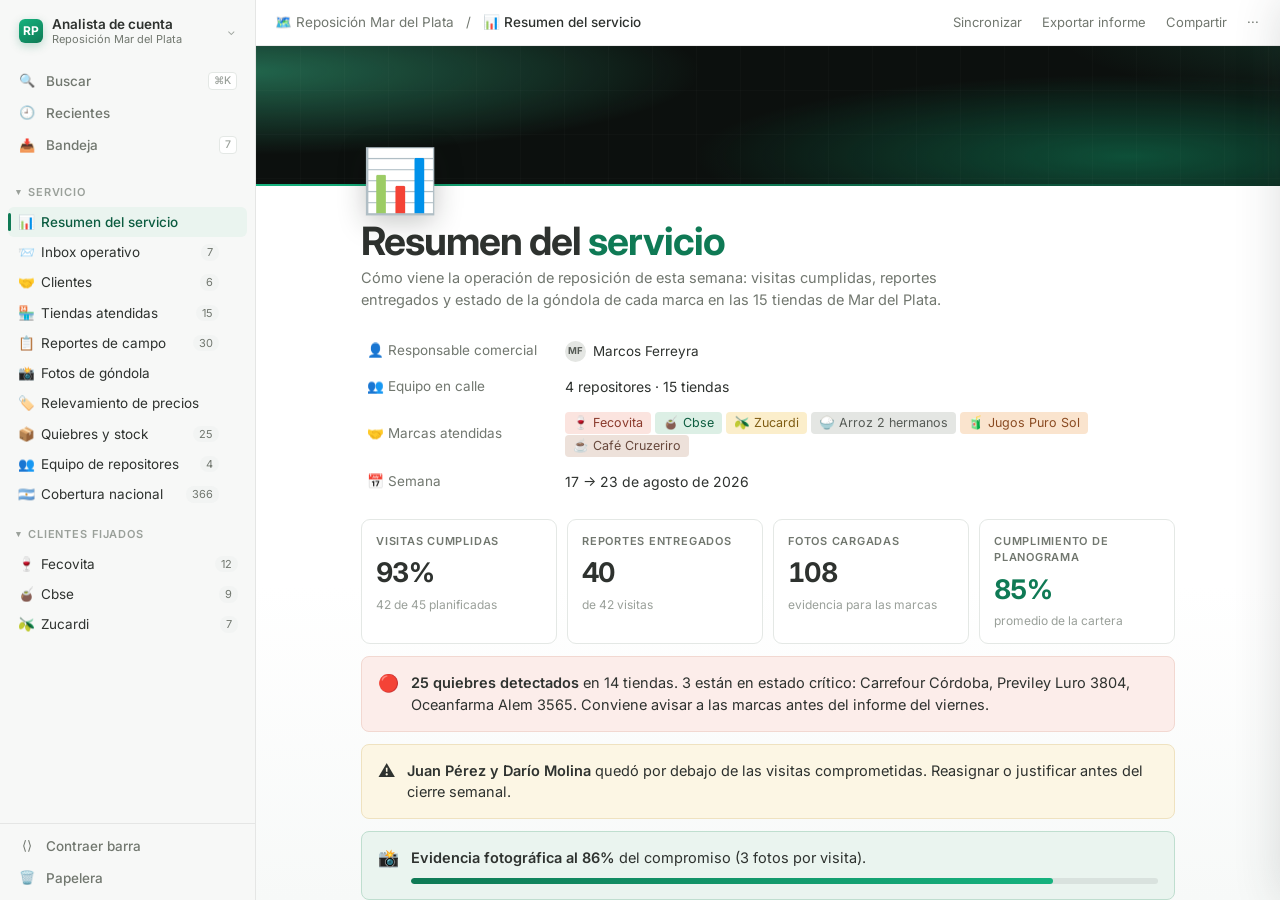
==== commit bffe7e03: "Vista de analista: inbox operativo unificado - Nueva página "Inbox operativo": bandeja única de What" ====
--- a/index.html
+++ b/index.html
@@ -27,7 +27,7 @@
       <div class="snav">
         <button class="sitem" id="btnPal"><span class="ic">🔍</span><span class="hide-slim">Buscar</span><span class="kbd hide-slim">⌘K</span></button>
         <button class="sitem" data-toast="Se abriría el historial"><span class="ic">🕘</span><span class="hide-slim">Recientes</span></button>
-        <button class="sitem" data-toast="3 avisos nuevos"><span class="ic">📥</span><span class="hide-slim">Bandeja</span><span class="kbd hide-slim">3</span></button>
+        <button class="sitem" data-page="inbox"><span class="ic">📥</span><span class="hide-slim">Bandeja</span><span class="kbd hide-slim" id="inbKbd">3</span></button>
       </div>
       <button class="gsec" data-group="g1"><span class="cv">▾</span><span class="hide-slim">Servicio</span><span class="plus hide-slim">＋</span></button>
       <div class="group" id="g1"><div class="tree" id="nav1"></div></div>
@@ -190,6 +190,145 @@
 });
 feed.sort((a,b)=>b.fecha-a.fecha);
 
+/* ==================== INBOX OPERATIVO ==================== */
+const AHORA = new Date(2026,7,23,16,20);
+const antes = min=>new Date(AHORA-min*60000);
+const relrel = d=>{ const m=Math.round((AHORA-d)/60000);
+  return m<1?'recién':m<60?`hace ${m} min`:m<1440?`hace ${Math.round(m/60)} h`:`hace ${Math.round(m/1440)} d`; };
+const relhora = d=>`${String(d.getHours()).padStart(2,'0')}:${String(d.getMinutes()).padStart(2,'0')}`;
+const CANALES = {
+  whatsapp:{t:'WhatsApp',   i:'📱', c:'green'},
+  email:   {t:'Email',      i:'✉️', c:'blue'},
+  plataforma:{t:'Plataforma',i:'💬', c:'brand'},
+};
+const CATS = {
+  reclamo:  {t:'Reclamo',               c:'red'},
+  armado:   {t:'Armado',                c:'purple'},
+  visita:   {t:'Coordinación de visita',c:'yellow'},
+  respuesta:{t:'Respuesta a cliente',   c:'blue'},
+  interno:  {t:'Interno',               c:'gray'},
+};
+const HEST = {
+  nuevo:    {t:'Sin abrir',            c:'red'},
+  responder:{t:'Te toca responder',    c:'orange'},
+  esperando:{t:'Esperando al cliente', c:'yellow'},
+  resuelto: {t:'Resuelto',             c:'green'},
+};
+const _S = n=>data.find(x=>x.n.toLowerCase().startsWith(n.toLowerCase()));
+const _C = n=>clientes.find(x=>x.n.toLowerCase().startsWith(n.toLowerCase()));
+const QR = {
+  reclamo:  ['Voy a la tienda en el día','Paso la novedad al repositor de la zona','¿Me pasás una foto del faltante?'],
+  armado:   ['Confirmo las cantidades','Lo coordino con depósito y aviso','Asigno repositor y fecha de armado'],
+  visita:   ['Reprogramo la visita','Confirmo el horario','Aviso al repositor y te confirmo'],
+  respuesta:['Te lo envío hoy','Lo reviso y te confirmo','Adjunto el informe con el detalle'],
+  interno:  ['Recibido, lo sumo','Gracias, queda registrado'],
+};
+const BANDEJA = [
+  { id:'h1', canal:'whatsapp', cat:'reclamo', estado:'nuevo', prio:'alta',
+    de:{n:'Rodrigo Sena', rol:'Encargado · Disco Rawson', ini:'RS'},
+    store:_S('Disco Rawson'), cli:_C('Fecovita'), asignado:'Vos', sla:2,
+    asunto:'Hueco de Fecovita en góndola',
+    msgs:[
+      {q:'ellos', txt:'Hola, se cayó la cenefa de los vinos Fecovita y quedó el hueco en la góndola. ¿Pueden mandar a alguien hoy?', at:antes(38)},
+      {q:'ellos', txt:'Te paso una foto de cómo quedó', at:antes(37)},
+    ]},
+  { id:'h2', canal:'email', cat:'armado', estado:'responder', prio:'alta',
+    de:{n:'Marcos Ferreyra', rol:'Trade marketing · Fecovita', ini:'MF'},
+    store:null, cli:_C('Fecovita'), asignado:'Vos', sla:6,
+    asunto:'Armado de punta — Malbec 1 L en Carrefour',
+    armado:{ fecha:'viernes 25 de agosto', lugar:'Carrefour Catamarca y Carrefour Córdoba',
+      items:[ {sku:'TR-M1', n:'Malbec 1 L', qty:'6 cajas por tienda', ok:true},
+              {sku:'POP', n:'Cenefa + zócalo de promo', qty:'1 kit por tienda', ok:false},
+              {sku:'POP', n:'Habladores de precio', qty:'12 unidades', ok:false} ]},
+    msgs:[
+      {q:'ellos', txt:'Hola, para la promo del fin de semana necesitamos armar una punta de góndola de Malbec 1 L en las Carrefour. Van el planograma y las cantidades en el adjunto. ¿Llegan a dejarlo montado el viernes?', at:antes(180)},
+    ]},
+  { id:'h3', canal:'plataforma', cat:'respuesta', estado:'esperando', prio:'normal',
+    de:{n:'Paula Rendón', rol:'KAM · Cbse', ini:'PR'},
+    store:null, cli:_C('Cbse'), asignado:'Vos', sla:null,
+    asunto:'Consolidado de quiebres de la semana',
+    msgs:[
+      {q:'ellos', txt:'¿Me pueden pasar el consolidado de quiebres de Cbse de esta semana antes del cierre?', at:antes(1500)},
+      {q:'nos', txt:'Sí, te lo mando hoy a la tarde con el detalle por tienda.', at:antes(1400)},
+    ]},
+  { id:'h4', canal:'whatsapp', cat:'visita', estado:'responder', prio:'normal',
+    de:{n:'Juan Pérez', rol:'Repositor · Centro y Puerto', ini:'JP'},
+    store:_S('Vea Edison'), cli:null, asignado:'Vos', sla:1,
+    asunto:'Vea Edison no habilita reposición hasta las 15',
+    msgs:[
+      {q:'ellos', txt:'En Vea Edison hoy no me dejan reponer hasta las 15 por recepción de mercadería. ¿Espero o paso a otra tienda y vuelvo?', at:antes(20)},
+    ]},
+  { id:'h5', canal:'email', cat:'reclamo', estado:'nuevo', prio:'normal',
+    de:{n:'Lucía Ferro', rol:'Category · Zucardi', ini:'LF'},
+    store:_S('Disco J'), cli:_C('Zucardi'), asignado:'Vos', sla:8,
+    asunto:'Diferencia de precio en Disco J. B. Justo',
+    msgs:[
+      {q:'ellos', txt:'Detectamos que en Disco J. B. Justo el cartel de Oliva 500 ml marca $ 13.900 y la lista vigente es $ 14.200. ¿Lo pueden verificar en la próxima visita?', at:antes(95)},
+    ]},
+  { id:'h6', canal:'whatsapp', cat:'armado', estado:'esperando', prio:'normal',
+    de:{n:'Marta Quiroz', rol:'Encargada · Previley Luro 3804', ini:'MQ'},
+    store:_S('Previley Luro'), cli:_C('Café Cruzeiro'), asignado:'Vos', sla:null,
+    asunto:'Isla de Café Cruzeiro — cuántas cajas',
+    armado:{ fecha:'jueves 27 de agosto', lugar:'Previley Luro 3804 · isla de entrada',
+      items:[ {sku:'LV-M2', n:'Molido 250 g', qty:'a confirmar con depósito', ok:false},
+              {sku:'LV-CP', n:'Cápsulas x10', qty:'a confirmar con depósito', ok:false} ]},
+    msgs:[
+      {q:'ellos', txt:'Para la isla de Café Cruzeiro del jueves, ¿cuántas cajas me traen? Así les libero el espacio.', at:antes(600)},
+      {q:'nos', txt:'Lo consulto con depósito y te confirmo mañana temprano.', at:antes(540)},
+    ]},
+  { id:'h7', canal:'plataforma', cat:'interno', estado:'resuelto', prio:'normal',
+    de:{n:'Silvina Acuña', rol:'Repositora · Güemes y Los Troncos', ini:'SA'},
+    store:_S('Riadigos Alvarado'), cli:null, asignado:'Vos', sla:null,
+    asunto:'Faltaba la foto de cartelería en Riadigos Alvarado',
+    msgs:[
+      {q:'ellos', txt:'Ya subí la foto de cartelería de Riadigos Alvarado que faltaba en el reporte de ayer.', at:antes(200)},
+      {q:'nos', txt:'Perfecto, la sumo al informe. Gracias.', at:antes(180)},
+    ]},
+  { id:'h8', canal:'email', cat:'respuesta', estado:'resuelto', prio:'normal',
+    de:{n:'Diego Ayala', rol:'Compras · Jugos Puro Sol', ini:'DA'},
+    store:null, cli:_C('Jugos Puro Sol'), asignado:'Vos', sla:null,
+    asunto:'Recibido el informe semanal',
+    msgs:[
+      {q:'ellos', txt:'Recibimos el informe, todo claro. Gracias por el detalle de los quiebres.', at:antes(2600)},
+      {q:'nos', txt:'Genial, cualquier cosa quedamos a disposición.', at:antes(2560)},
+    ]},
+  { id:'h9', canal:'whatsapp', cat:'reclamo', estado:'responder', prio:'alta',
+    de:{n:'Hernán Ruiz', rol:'Encargado · Carrefour Córdoba', ini:'HR'},
+    store:_S('Carrefour Córdoba'), cli:_C('Cbse'), asignado:'Vos', sla:4,
+    asunto:'Falta Amanda 1 kg hace 3 días',
+    msgs:[
+      {q:'ellos', txt:'Che, hace 3 días que no tengo Amanda 1 kg de Cbse y el de la otra cuadra lo tiene. Estoy perdiendo venta.', at:antes(70)},
+    ]},
+  { id:'h10', canal:'plataforma', cat:'visita', estado:'esperando', prio:'normal',
+    de:{n:'Sofía Molteni', rol:'Encargada · Disco San Luis', ini:'SM'},
+    store:_S('Disco San Luis'), cli:null, asignado:'Vos', sla:null,
+    asunto:'Cambio de día de visita',
+    msgs:[
+      {q:'ellos', txt:'¿Pueden pasar la visita de los martes a los miércoles? Los martes tenemos inventario y se complica.', at:antes(900)},
+      {q:'nos', txt:'Lo vemos con el repositor de la zona y te confirmamos.', at:antes(840)},
+    ]},
+  { id:'h11', canal:'whatsapp', cat:'armado', estado:'nuevo', prio:'alta',
+    de:{n:'Paula Rendón', rol:'KAM · Cbse', ini:'PR'},
+    store:null, cli:_C('Cbse'), asignado:'Vos', sla:20,
+    asunto:'Activación de yerba — refuerzo de repositores el lunes',
+    armado:{ fecha:'lunes 24 de agosto', lugar:'Tiendas del centro (Carrefour, Vea Luro, Disco San Luis)',
+      items:[ {sku:'AM-05', n:'Amanda 500 g', qty:'exhibición adicional', ok:false},
+              {sku:'AM-10', n:'Amanda 1 kg', qty:'exhibición adicional', ok:false},
+              {sku:'EQ', n:'2 repositores extra por la mañana', qty:'coordinar', ok:false} ]},
+    msgs:[
+      {q:'ellos', txt:'El lunes arranca la activación de yerba. Necesitamos reforzar con 2 repositores extra a la mañana en las tiendas del centro para armar las exhibiciones. ¿Se puede?', at:antes(50)},
+    ]},
+  { id:'h12', canal:'email', cat:'respuesta', estado:'nuevo', prio:'normal',
+    de:{n:'Gustavo Lema', rol:'Trade · Arroz 2 Hermanos', ini:'GL'},
+    store:null, cli:_C('Arroz 2 hermanos'), asignado:'Vos', sla:24,
+    asunto:'¿Suman relevamiento de la marca blanca?',
+    msgs:[
+      {q:'ellos', txt:'¿Podrían incluir en el relevamiento de precios el arroz marca blanca de la competencia en las tiendas donde estamos? Nos sirve para la próxima negociación.', at:antes(120)},
+    ]},
+];
+const inbAbiertas = ()=>BANDEJA.filter(h=>h.estado==='nuevo'||h.estado==='responder');
+const inbVencen = ()=>BANDEJA.filter(h=>h.sla!=null && h.sla<=8 && h.estado!=='resuelto');
+
 /* cobertura nacional del servicio */
 const PROVS = [
   ['Centro y Cuyo', [['Buenos Aires',128,'BA'],['Ciudad de Buenos Aires',64],['Córdoba',41],['Santa Fe',33],['Entre Ríos',11],['Mendoza',21],['San Juan',4],['San Luis',3],['La Pampa',2]]],
@@ -278,6 +417,7 @@
 /* ==================== NAVEGACIÓN ==================== */
 const NAV = [
   {k:'resumen',   t:'Resumen del servicio', i:'📊'},
+  {k:'inbox',     t:'Inbox operativo',      i:'📨', b:inbAbiertas().length},
   {k:'clientes',  t:'Clientes',             i:'🤝', b:clientes.length},
   {k:'tiendas',   t:'Tiendas atendidas',    i:'🏪', b:data.length},
   {k:'reportes',  t:'Reportes de campo',    i:'📋', b:feed.length},
@@ -293,11 +433,15 @@
 $('#favs').innerHTML = clientes.slice(0,3).map(c=>`<button class="tnode" data-cli="${c.slug}">
   <span class="ti">${c.e}</span><span class="tt hide-slim">${esc(c.n)}</span>
   <span class="bdg hide-slim">${c.filas.length}</span></button>`).join('');
+$('#inbKbd').textContent = inbAbiertas().length;
 
 document.addEventListener('click',e=>{
   const p=e.target.closest('[data-page]'); if(p) return render(p.dataset.page);
   const s=e.target.closest('[data-store]'); if(s) return openTienda(s.dataset.store);
   const c=e.target.closest('[data-cli]'); if(c) return openCliente(c.dataset.cli);
+  const hl=e.target.closest('[data-hilo]'); if(hl) return openHilo(hl.dataset.hilo);
+  const fc=e.target.closest('[data-fcanal]'); if(fc){ inbCanal=fc.dataset.fcanal; return drawInbox(); }
+  const fk=e.target.closest('[data-fcat]'); if(fk){ inbCat=fk.dataset.fcat; return drawInbox(); }
   const t=e.target.closest('[data-toast]'); if(t) return toast(t.dataset.toast);
   if(e.target.id==='cfgApply'){
     let v=$('#cfgPath').value.trim(); if(v&&!v.endsWith('/')) v+='/';
@@ -329,6 +473,7 @@
   ...NAV.map(n=>({i:n.i,t:n.t,m:'Página',go:()=>render(n.k)})),
   ...clientes.map(c=>({i:c.e,t:c.n,m:'Cliente',go:()=>openCliente(c.slug)})),
   ...data.map(s=>({i:s.ic,t:s.n,m:s.cad,go:()=>openTienda(s.id)})),
+  ...BANDEJA.map(h=>({i:CANALES[h.canal].i,t:h.asunto,m:'Inbox · '+(h.cli?h.cli.n:h.store?h.store.n:'interno'),go:()=>openHilo(h.id)})),
   {i:'📁',t:'Vincular fotos del disco',m:'Acción',go:()=>{render('fotos');setTimeout(pedirVarias,250)}},
   {i:'⟨⟩',t:'Contraer barra lateral',m:'Acción',go:()=>$('#btnSlim').click()},
 ];
@@ -357,15 +502,19 @@
 $('#pal').addEventListener('click',e=>{ if(e.target.id==='pal') closePal(); });
 
 /* ==================== RENDER ==================== */
-let PAGE='resumen', vista='tabla';
+let PAGE='resumen', vista='tabla', inbCanal='todos', inbCat='todas';
 function render(p){
+  if(!PAGES[p]) p='resumen';
   PAGE=p;
+  if(location.hash!=='#'+p) history.replaceState(null,'','#'+p);
   document.querySelectorAll('[data-page]').forEach(n=>n.classList.toggle('on',n.dataset.page===p));
   const meta=NAV.find(n=>n.k===p);
   $('#crumbNow').textContent=meta.i+' '+meta.t;
   $('#page').innerHTML=PAGES[p]();
   $('#page').classList.remove('fadein'); void $('#page').offsetWidth; $('#page').classList.add('fadein');
   $('#scroll').scrollTop=0; post($('#page'));
+  if(p==='tiendas'){ drawDB(); moverInd(); }
+  if(p==='inbox'){ drawInbox(); }
 }
 function post(el){
   requestAnimationFrame(()=>{
@@ -387,7 +536,6 @@
     el.querySelectorAll('[data-tab]').forEach(x=>x.setAttribute('aria-selected',x.dataset.tab===vista));
     moverInd(); drawDB();
   }));
-  if(PAGE==='tiendas'){ drawDB(); moverInd(); }
 }
 function moverInd(){
   const b=$('[data-tab][aria-selected="true"]'), ind=$('#vind'), head=$('#dbhead'); if(!b||!ind) return;
@@ -676,6 +824,129 @@
 <h2 class="h">Oportunidades</h2>
 <div class="callout warn"><span class="ce">🎯</span><div><b>Santa Cruz y Tierra del Fuego</b> siguen sin operación propia. Hay dos cadenas regionales identificadas para la próxima ronda comercial.</div></div>
 <div class="callout"><span class="ce">📈</span><div>Catamarca, La Rioja y Formosa tienen un solo punto cada una: son las plazas donde una marca nueva permitiría abrir ruta con poco costo fijo.</div></div>`;
+
+/* ---------- INBOX OPERATIVO ---------- */
+function hiloRow(h){
+  const ca=CANALES[h.canal];
+  const vinc = h.cli?`<span class="pill ${h.cli.col}">${h.cli.e} ${esc(h.cli.n)}</span>`
+    : h.store?`<span class="pill ghost">${h.store.ic} ${esc(h.store.n)}</span>`:'';
+  const last=h.msgs[h.msgs.length-1];
+  const sla=(h.sla!=null && (h.estado==='nuevo'||h.estado==='responder'))
+    ? `<span class="hsla">⏱ ${h.sla<=0?'vencido':'responder en '+h.sla+' h'}</span>` : '';
+  return `<button class="hilo" data-hilo="${h.id}">
+    ${h.estado==='nuevo'?'<span class="hunread"></span>':''}
+    <span class="chan ${ca.c}" title="${ca.t}">${ca.i}</span>
+    <span class="hbody">
+      <span class="hrow1"><b class="hde">${esc(h.de.n)}</b>
+        <span class="pill ${CATS[h.cat].c}">${CATS[h.cat].t}</span>${vinc}
+        <span class="hwhen">${relrel(last.at)}</span></span>
+      <span class="hsub">${esc(h.asunto)}</span>
+      <span class="hprev">${last.q==='nos'?'Vos: ':''}${esc(last.txt)}</span>
+      <span class="hrow3"><span class="pill ${HEST[h.estado].c}">${HEST[h.estado].t}</span>${sla}
+        <span>${esc(h.de.rol)}</span></span>
+    </span>
+  </button>`;
+}
+PAGES.inbox = ()=>{
+  const ab=inbAbiertas(), ven=inbVencen();
+  return `
+<div class="picon">📨</div>
+<h1 class="title">Inbox <span class="accent">operativo</span></h1>
+<p class="lead">Todos los mensajes de clientes y del equipo en un solo lugar — WhatsApp, correo y plataforma — para que ninguna respuesta ni ningún armado quede sin seguimiento.</p>
+<div class="kpis">
+  <div class="kpi"><div class="k">Sin responder</div><div class="v ${ab.length?'neg':''}"><span data-to="${ab.length}">0</span></div><div class="m">${BANDEJA.filter(h=>h.estado==='nuevo').length} sin abrir</div></div>
+  <div class="kpi"><div class="k">Vencen hoy</div><div class="v ${ven.length?'neg':''}">${ven.length}</div><div class="m">dentro de la jornada</div></div>
+  <div class="kpi"><div class="k">Esperando al cliente</div><div class="v">${BANDEJA.filter(h=>h.estado==='esperando').length}</div><div class="m">con respuesta enviada</div></div>
+  <div class="kpi"><div class="k">Resueltas hoy</div><div class="v pos">${BANDEJA.filter(h=>h.estado==='resuelto').length}</div><div class="m">tiempo medio 1 h 40 min</div></div>
+</div>
+${ab.some(h=>h.cat==='reclamo')?`<div class="callout red"><span class="ce">🔴</span><div><b>${ab.filter(h=>h.cat==='reclamo').length} reclamos de tienda abiertos.</b> Son los que más rápido escalan a la marca — conviene resolverlos primero.</div></div>`:''}
+${BANDEJA.some(h=>h.cat==='armado'&&h.estado!=='resuelto')?`<div class="callout brand"><span class="ce">📦</span><div><b>${BANDEJA.filter(h=>h.cat==='armado'&&h.estado!=='resuelto').length} armados en curso.</b> Cada uno necesita confirmar cantidades, material POP y repositor antes de la fecha.</div></div>`:''}
+<div id="inbFilters"></div>
+<div id="inbList"></div>`;
+};
+function drawInbox(){
+  const fb=$('#inbFilters'), el=$('#inbList'); if(!el) return;
+  const chip=(k,l,cur,attr)=>`<button class="fchip ${cur===k?'on':''}" data-${attr}="${k}">${l}</button>`;
+  fb.innerHTML=`<div class="inbf">
+    ${chip('todos','Todos los canales',inbCanal,'fcanal')}${Object.entries(CANALES).map(([k,v])=>chip(k,v.i+' '+v.t,inbCanal,'fcanal')).join('')}
+  </div>
+  <div class="inbf">
+    ${chip('todas','Todas las categorías',inbCat,'fcat')}${Object.entries(CATS).map(([k,v])=>chip(k,v.t,inbCat,'fcat')).join('')}
+  </div>`;
+  const list=BANDEJA.filter(h=>(inbCanal==='todos'||h.canal===inbCanal)&&(inbCat==='todas'||h.cat===inbCat));
+  const ord={alta:0,normal:1};
+  const g=(t,arr)=>arr.length?`<div class="regh">${t}<span class="n">${arr.length}</span></div>${arr.map(hiloRow).join('')}`:'';
+  const ab=list.filter(h=>h.estado==='nuevo'||h.estado==='responder').sort((a,b)=>(ord[a.prio]-ord[b.prio])||((a.sla??99)-(b.sla??99)));
+  const esp=list.filter(h=>h.estado==='esperando');
+  const res=list.filter(h=>h.estado==='resuelto');
+  el.innerHTML=(g('Requieren tu respuesta',ab)+g('Esperando al cliente',esp)+g('Resueltas',res))
+    || '<p class="p" style="color:var(--light);padding:20px 0">No hay conversaciones con este filtro.</p>';
+}
+function openHilo(id){
+  const h=BANDEJA.find(x=>x.id===id); if(!h) return;
+  const ca=CANALES[h.canal];
+  if(h.estado==='nuevo') h.estado='responder';
+  const vinc = h.cli?`<span class="pill ${h.cli.col}" data-cli="${h.cli.slug}">${h.cli.e} ${esc(h.cli.n)}</span>`
+    : h.store?`<span class="pill ghost" data-store="${h.store.id}">${h.store.ic} ${esc(h.store.n)}</span>`:'—';
+  const qr=QR[h.cat]||QR.interno;
+  $('#peekBody').innerHTML=`
+    <div class="picon">${ca.i}</div><h1>${esc(h.asunto)}</h1>
+    <div class="props">
+      <div class="prow"><span class="pkey">💬 Canal</span><span class="pval"><span class="pill ${ca.c}">${ca.i} ${ca.t}</span></span></div>
+      <div class="prow"><span class="pkey">👤 De</span><span class="pval"><span class="person"><span class="av">${h.de.ini}</span>${esc(h.de.n)}</span> · ${esc(h.de.rol)}</span></div>
+      <div class="prow"><span class="pkey">◉ Categoría</span><span class="pval"><span class="pill ${CATS[h.cat].c}">${CATS[h.cat].t}</span></span></div>
+      <div class="prow"><span class="pkey">🔗 Vínculo</span><span class="pval">${vinc}</span></div>
+      <div class="prow"><span class="pkey">🧑‍💼 Asignado a</span><span class="pval"><span class="person"><span class="av g">VS</span>${esc(h.asignado)}</span></span></div>
+      <div class="prow"><span class="pkey">◉ Estado</span><span class="pval"><span class="pill ${HEST[h.estado].c}">${HEST[h.estado].t}</span></span></div>
+      ${h.sla!=null?`<div class="prow"><span class="pkey">⏱ SLA de respuesta</span><span class="pval ${h.sla<=4?'neg':''}">${h.sla<=0?'Vencido':'Responder dentro de '+h.sla+' h'}</span></div>`:''}
+    </div>
+    ${h.cat==='reclamo'?`<div class="callout red"><span class="ce">🔴</span><div>Reclamo de tienda. Si no se resuelve en el día, el encargado suele escalarlo directo a la marca.</div></div>`:''}
+    ${h.armado?`<h3 class="h3">📦 Checklist de armado</h3>
+    <div class="armchk">
+      <div style="font-size:13px;color:var(--muted);margin-bottom:6px">${esc(h.armado.lugar)} · ${esc(h.armado.fecha)}</div>
+      ${h.armado.items.map(it=>`<div class="ai"><span class="ck ${it.ok?'on':'off'}">${it.ok?'✓':''}</span>
+        <span style="flex:1">${esc(it.n)}${it.sku&&it.sku.length<=6?` <span style="color:var(--light);font-size:12px">${esc(it.sku)}</span>`:''}</span>
+        <span style="color:var(--muted);font-size:12.5px">${esc(it.qty)}</span></div>`).join('')}
+      <div class="cbar">
+        <button class="qr" data-toast="Se enviaría el pedido a depósito">Pedir a depósito</button>
+        <button class="qr" data-toast="Se asignaría repositor y fecha">Asignar repositor</button>
+        <button class="qr" data-toast="Se generaría la orden de armado">Generar orden</button>
+      </div>
+    </div>`:''}
+    <h3 class="h3">💬 Conversación</h3>
+    <div class="conv" id="hiloConv">${h.msgs.map(m=>`<div class="msg ${m.q==='nos'?'nos':'ellos'}">
+      <div class="mh">${m.q==='nos'?'Vos':esc(h.de.n)} · ${relhora(m.at)}</div>${esc(m.txt)}</div>`).join('')}</div>
+    <div class="composer">
+      <textarea id="hiloTa" placeholder="Escribí la respuesta para ${ca.t}…"></textarea>
+      <div class="cbar">
+        ${qr.map(t=>`<button class="qr" data-qr="${esc(t)}">${esc(t)}</button>`).join('')}
+        <button class="csend" id="hiloSend">Enviar por ${ca.t}</button>
+      </div>
+    </div>
+    <div style="display:flex;gap:8px;flex-wrap:wrap;margin-top:12px">
+      <button class="btng" data-hres>✓ Marcar resuelto</button>
+      <button class="btng" data-hrep>＋ Crear reporte de campo</button>
+      <button class="btng" data-toast="Se reasignaría la conversación">Reasignar</button>
+    </div>`;
+  const body=$('#peekBody'), ta=body.querySelector('#hiloTa');
+  body.querySelectorAll('[data-qr]').forEach(b=>b.addEventListener('click',()=>{ ta.value=b.dataset.qr; ta.focus(); }));
+  body.querySelector('#hiloSend').addEventListener('click',()=>{
+    const v=ta.value.trim(); if(!v) return toast('Escribí una respuesta');
+    body.querySelector('#hiloConv').insertAdjacentHTML('beforeend',
+      `<div class="msg nos"><div class="mh">Vos · ahora</div>${esc(v)}</div>`);
+    ta.value=''; h.estado='esperando'; toast('Respuesta enviada por '+ca.t);
+    body.querySelector('#hiloConv').lastElementChild.scrollIntoView({block:'nearest'});
+    $('#inbKbd').textContent=inbAbiertas().length;
+  });
+  body.querySelectorAll('[data-hres]').forEach(b=>b.addEventListener('click',()=>{
+    h.estado='resuelto'; toast('Conversación marcada como resuelta');
+    $('#inbKbd').textContent=inbAbiertas().length; closePeek(); if(PAGE==='inbox') render('inbox');
+  }));
+  body.querySelectorAll('[data-hrep]').forEach(b=>b.addEventListener('click',()=>toast('Se abriría un reporte con el contexto de esta conversación')));
+  abrirPeek();
+  $('#inbKbd').textContent=inbAbiertas().length;
+  if(PAGE==='inbox') drawInbox();
+}
 
 /* ==================== PANELES ==================== */
 function openTienda(id){
@@ -764,7 +1035,8 @@
 $('#lbClose').addEventListener('click',()=>$('#lb').classList.remove('on'));
 $('#lb').addEventListener('click',e=>{ if(e.target.id==='lb') $('#lb').classList.remove('on'); });
 
-render('resumen');
+window.addEventListener('hashchange',()=>{ const p=location.hash.slice(1); if(PAGES[p]&&p!==PAGE) render(p); });
+render(location.hash.slice(1)||'resumen');
 </script>
 </body>
 </html>
--- a/styles.css
+++ b/styles.css
@@ -330,3 +330,50 @@
 .wsopt .i{width:20px;text-align:center;flex:0 0 20px;font-size:14px}
 .wsopt small{display:block;font-size:11px;font-weight:400;color:var(--muted);margin-top:1px}
 .wsopt.on small{color:var(--brand-600)}
+
+/* ===== INBOX OPERATIVO ===== */
+.inbf{display:flex;gap:6px;flex-wrap:wrap;margin:12px 0 4px}
+.fchip{font-size:12.5px;padding:4px 10px;border-radius:6px;color:var(--muted);
+  box-shadow:inset 0 0 0 1px var(--border);white-space:nowrap;transition:background .14s,color .14s,box-shadow .14s}
+.fchip:hover{background:var(--hover-2)}
+.fchip.on{background:var(--brand-tint);color:var(--brand);box-shadow:inset 0 0 0 1px var(--brand-line)}
+.hilo{display:flex;gap:12px;padding:12px 10px 12px 14px;border-bottom:1px solid var(--line);
+  border-radius:8px;width:100%;position:relative;transition:background .14s}
+.hilo:hover{background:var(--hover)}
+.hunread{position:absolute;left:4px;top:19px;width:6px;height:6px;border-radius:50%;background:var(--brand)}
+.chan{width:32px;height:32px;border-radius:9px;flex:0 0 32px;display:flex;align-items:center;
+  justify-content:center;font-size:15px;margin-top:1px}
+.chan.green{background:var(--c-green)} .chan.blue{background:var(--c-blue)} .chan.brand{background:var(--brand-tint)}
+.hbody{flex:1;min-width:0}
+.hrow1{display:flex;align-items:center;gap:6px;flex-wrap:wrap}
+.hde{font-size:13.5px;font-weight:600}
+.hwhen{margin-left:auto;font-size:11.5px;color:var(--light);white-space:nowrap}
+.hsub{display:block;font-size:13.5px;font-weight:500;margin:4px 0 1px}
+.hprev{display:block;font-size:13px;color:var(--muted);overflow:hidden;text-overflow:ellipsis;
+  white-space:nowrap;max-width:70ch}
+.hrow3{display:flex;align-items:center;gap:8px;margin-top:6px;font-size:12px;color:var(--light);flex-wrap:wrap}
+.hsla{color:var(--t-red);font-weight:600}
+.conv{display:flex;flex-direction:column;gap:9px;margin:10px 0 4px}
+.msg{max-width:82%;padding:9px 13px;border-radius:13px;font-size:14px;line-height:1.45}
+.msg .mh{font-size:11px;color:var(--light);margin-bottom:3px;font-weight:500}
+.msg.ellos{align-self:flex-start;background:var(--surface-2);border-bottom-left-radius:4px}
+.msg.nos{align-self:flex-end;background:var(--brand-tint);border-bottom-right-radius:4px}
+.composer{border:1px solid var(--border);border-radius:12px;padding:10px 11px;margin-top:8px;background:#fff;
+  transition:border-color .16s,box-shadow .16s}
+.composer:focus-within{border-color:var(--brand);box-shadow:0 0 0 3px rgba(15,122,85,.1)}
+.composer textarea{width:100%;border:none;outline:none;resize:none;font:inherit;font-size:14px;
+  min-height:52px;background:transparent;color:var(--text)}
+.cbar{display:flex;align-items:center;gap:6px;flex-wrap:wrap;border-top:1px solid var(--line);
+  padding-top:9px;margin-top:6px}
+.qr{font-size:12px;padding:4px 10px;border-radius:6px;box-shadow:inset 0 0 0 1px var(--border);
+  color:var(--muted);white-space:nowrap;transition:background .14s,color .14s}
+.qr:hover{background:var(--wash);color:var(--brand);box-shadow:inset 0 0 0 1px var(--brand-line)}
+.csend{margin-left:auto;background:var(--brand);color:#fff;border-radius:7px;padding:7px 14px;
+  font-size:13px;font-weight:500;transition:background .16s}
+.csend:hover{background:var(--brand-600)}
+.armchk{border:1px solid var(--border);border-radius:11px;padding:13px;margin:8px 0 4px;background:var(--wash)}
+.armchk .ai{display:flex;align-items:center;gap:9px;padding:6px 0;font-size:13.5px;border-bottom:1px solid var(--line)}
+.armchk .ai:last-of-type{border-bottom:none}
+.armchk .ck{width:16px;height:16px;border-radius:5px;flex:0 0 16px;display:flex;align-items:center;
+  justify-content:center;font-size:10px;color:#fff}
+.armchk .ck.on{background:var(--brand)} .armchk .ck.off{box-shadow:inset 0 0 0 1.5px var(--border)}
